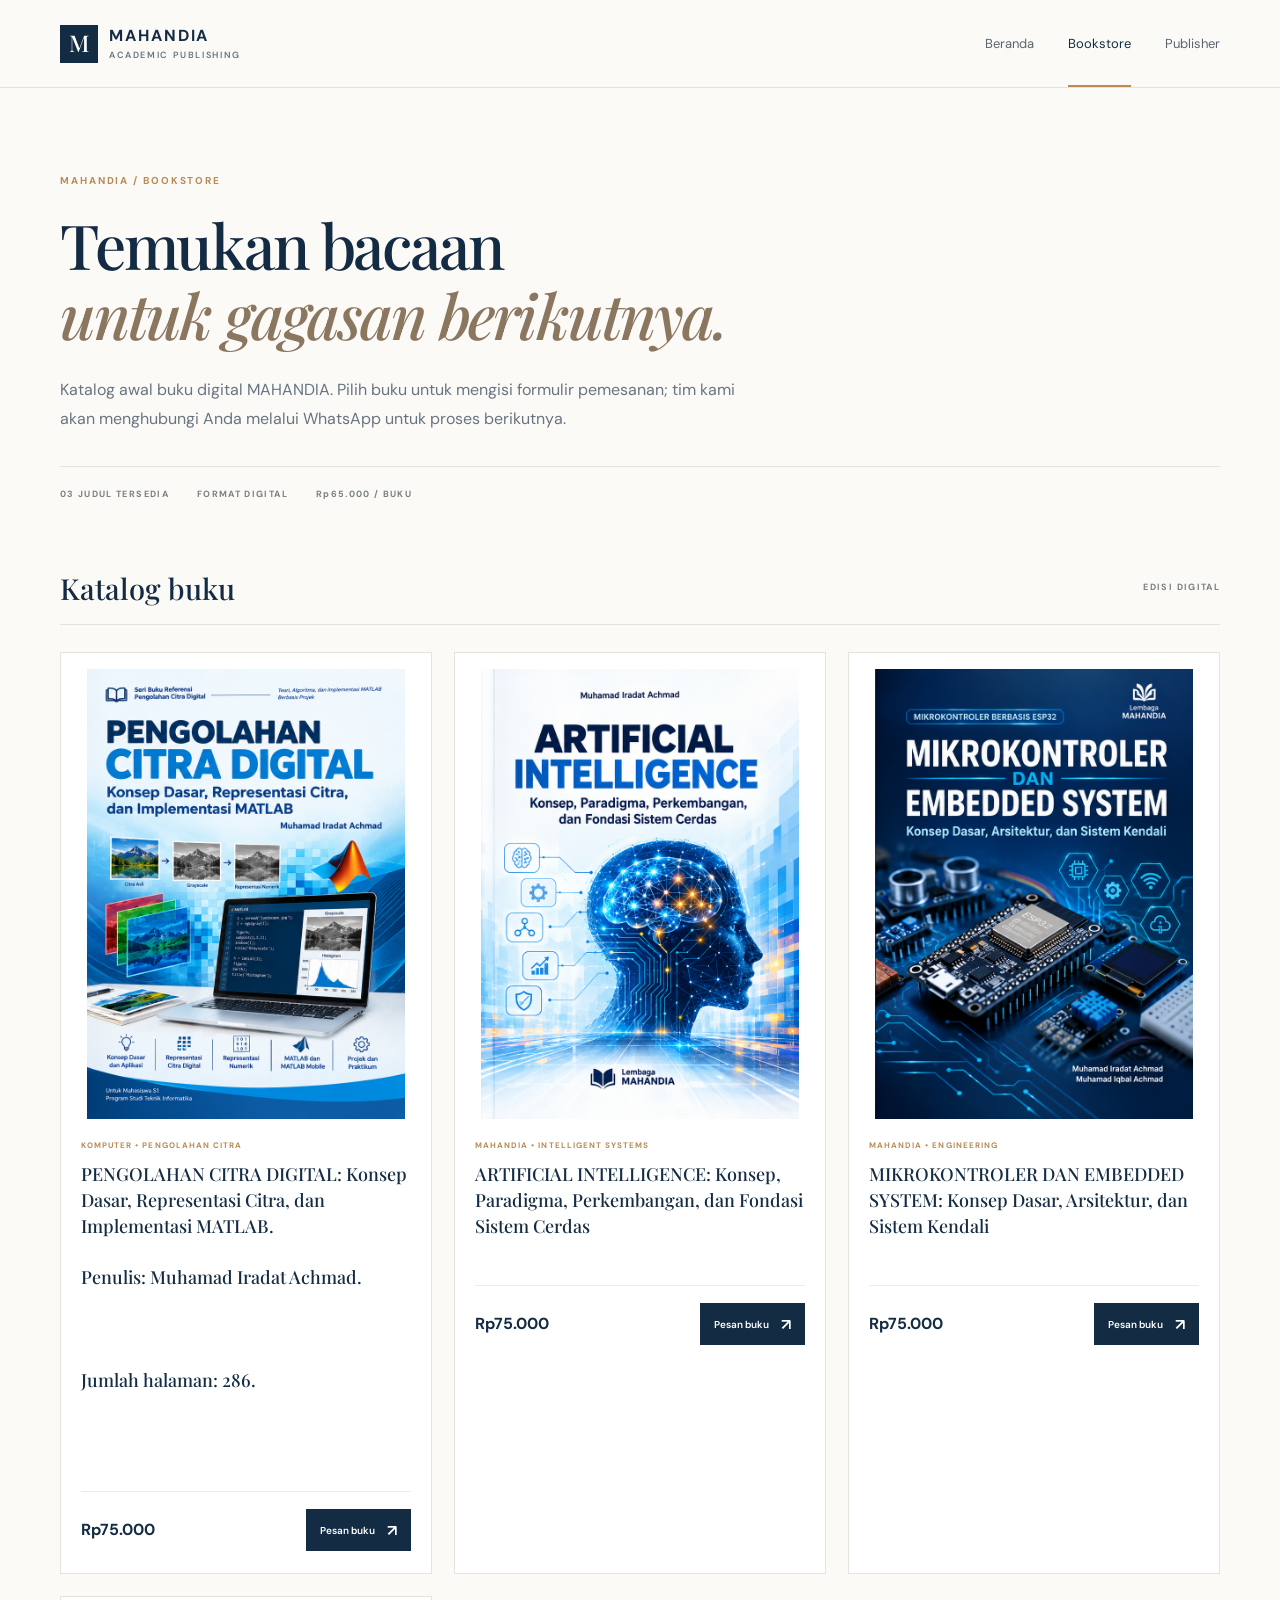
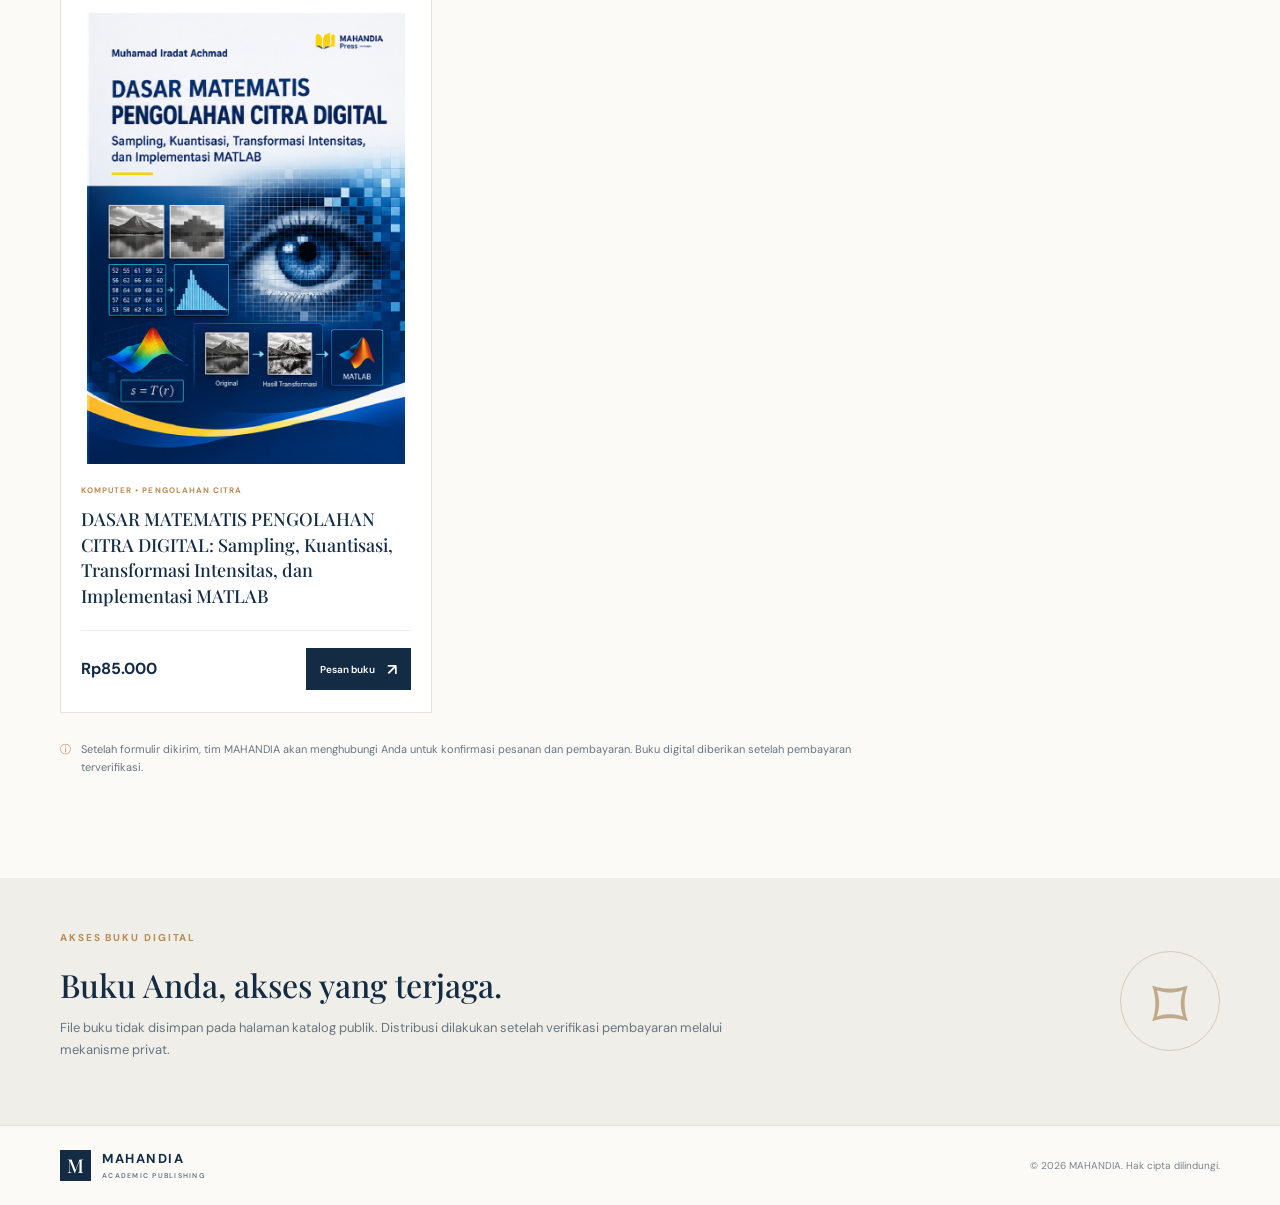
==== bookstore.html @ 5ec740b5 "Format book details in bookstore.html" ====
<!doctype html>
<html lang="id"><head><meta charset="utf-8"><meta name="viewport" content="width=device-width, initial-scale=1"><meta name="description" content="Katalog buku digital MAHANDIA."><title>Bookstore — MAHANDIA</title><link rel="stylesheet" href="styles.css"></head>
<body><header class="site-header"><a class="brand" href="index.html"><span class="brand-mark">M</span><span>MAHANDIA<small>ACADEMIC PUBLISHING</small></span></a><nav aria-label="Navigasi utama"><a href="index.html">Beranda</a><a class="active" href="bookstore.html">Bookstore</a><a href="publisher.html">Publisher</a></nav></header>
<main><section class="page-hero wrap"><p class="eyebrow">MAHANDIA / BOOKSTORE</p><h1>Temukan bacaan<br><em>untuk gagasan berikutnya.</em></h1><p class="lead">Katalog awal buku digital MAHANDIA. Pilih buku untuk mengisi formulir pemesanan; tim kami akan menghubungi Anda melalui WhatsApp untuk proses berikutnya.</p><div class="catalog-meta"><span>03 JUDUL TERSEDIA</span><span>FORMAT DIGITAL</span><span>Rp65.000 / BUKU</span></div></section>
<section class="catalog wrap"><div class="catalog-heading"><h2>Katalog buku</h2><span>EDISI DIGITAL</span></div><div id="book-grid" class="book-grid">
<article class="book-card">
  <div class="cover cover-image">
    <img
      src="images/Buku PCD-Sampul Depan.png"
      alt="Sampul buku Pengolahan Citra Digital"
      class="real-book-cover"
    />
  </div>

  <div class="book-info">
    <p class="book-category">KOMPUTER • PENGOLAHAN CITRA</p>

    <h3>PENGOLAHAN CITRA DIGITAL: Konsep Dasar, Representasi Citra, dan Implementasi MATLAB.</h3>
    <h3>Penulis: Muhamad Iradat Achmad.</h3>
    <h3>Jumlah halaman: 286.</h3>

    <div class="book-buy">
      <strong>Rp75.000</strong>
      <button
        class="button primary order-button"
        data-book="PENGOLAHAN CITRA DIGITAL: Konsep Dasar, Representasi Citra, dan Implementasi MATLAB"
      >
        Pesan buku <span>↗</span>
      </button>
    </div>
  </div>
</article>

<article class="book-card">
  <div class="cover cover-image">
    <img
      src="images/Buku AI-Sampul Depan.png"
      alt="Sampul buku Artificial Intelligence"
      class="real-book-cover"
    />
  </div>

  <div class="book-info">
    <p class="book-category">MAHANDIA • INTELLIGENT SYSTEMS</p>

    <h3>ARTIFICIAL INTELLIGENCE: Konsep, Paradigma, Perkembangan, dan Fondasi Sistem Cerdas</h3>

    <div class="book-buy">
      <strong>Rp75.000</strong>
      <button
        class="button primary order-button"
        data-book="ARTIFICIAL INTELLIGENCE: Konsep, Paradigma, Perkembangan, dan Fondasi Sistem Cerdas"
      >
        Pesan buku <span>↗</span>
      </button>
    </div>
  </div>
</article>
<article class="book-card">
  <div class="cover cover-image">
    <img
      src="images/Buku MIKRO-Sampul Depan.png"
      alt="Sampul buku Mikrokontroler"
      class="real-book-cover"
    />
  </div>

  <div class="book-info">
    <p class="book-category">MAHANDIA • ENGINEERING</p>

    <h3>MIKROKONTROLER DAN EMBEDDED SYSTEM: Konsep Dasar, Arsitektur, dan Sistem Kendali</h3>

    <div class="book-buy">
      <strong>Rp75.000</strong>
      <button
        class="button primary order-button"
        data-book="MIKROKONTROLER DAN EMBEDDED SYSTEM: Konsep Dasar, Arsitektur, dan Sistem Kendali"
      >
        Pesan buku <span>↗</span>
      </button>
    </div>
  </div>
</article>

<article class="book-card">
  <div class="cover cover-image">
    <img
      src="images/Buku PCD02-Sampul Depan.png"
      alt="Sampul buku ke-2 Pengolahan Citra Digital"
      class="real-book-cover"
    />
  </div>

  <div class="book-info">
    <p class="book-category">KOMPUTER • PENGOLAHAN CITRA</p>

    <h3>DASAR MATEMATIS PENGOLAHAN CITRA DIGITAL: Sampling, Kuantisasi, Transformasi Intensitas, dan Implementasi MATLAB</h3>

    <div class="book-buy">
      <strong>Rp85.000</strong>
      <button
        class="button primary order-button"
        data-book="DASAR MATEMATIS PENGOLAHAN CITRA DIGITAL: Sampling, Kuantisasi, Transformasi Intensitas, dan Implementasi MATLAB"
      >
        Pesan buku <span>↗</span>
      </button>
    </div>
  </div>
</article>

</div><p class="order-note"><span>ⓘ</span> Setelah formulir dikirim, tim MAHANDIA akan menghubungi Anda untuk konfirmasi pesanan dan pembayaran. Buku digital diberikan setelah pembayaran terverifikasi.</p></section>
<section class="privacy-band"><div class="wrap privacy-inner"><div><p class="eyebrow">AKSES BUKU DIGITAL</p><h2>Buku Anda, akses yang terjaga.</h2><p>File buku tidak disimpan pada halaman katalog publik. Distribusi dilakukan setelah verifikasi pembayaran melalui mekanisme privat.</p></div><div class="privacy-icon">⌑</div></div></section></main>
<footer class="site-footer"><div class="wrap footer-inner"><a class="brand footer-brand" href="index.html"><span class="brand-mark">M</span><span>MAHANDIA<small>ACADEMIC PUBLISHING</small></span></a><span>© <span id="year"></span> MAHANDIA. Hak cipta dilindungi.</span></div></footer><script src="bookstore.js"></script></body></html>
---- styles.css ----
@import url('https://fonts.googleapis.com/css2?family=DM+Sans:wght@400;500;600;700&family=Playfair+Display:ital,wght@0,500;0,600;0,700;1,500;1,600&display=swap');

:root {
  --navy: #142c43;
  --navy2: #203f59;
  --ink: #1b2935;
  --muted: #687581;
  --paper: #fbfaf7;
  --white: #fff;
  --line: #e4e2dc;
  --gold: #b88b53;
  --pale: #f0eee8;
  --serif: 'Playfair Display',Georgia,serif;
  --sans: 'DM Sans',Arial,sans-serif;
}
* {
  box-sizing: border-box;
}
html {
  scroll-behavior: smooth;
}
body {
  margin: 0;
  background: var(--paper);
  color: var(--ink);
  font-family: var(--sans);
  font-size: 15px;
  line-height: 1.65;
}
a {
  color: inherit;
  text-decoration: none;
}
.wrap {
  width: min(1160px,calc(100% - 48px));
  margin-inline: auto;
}
.site-header {
  height: 88px;
  padding: 0 max(24px,calc((100vw - 1160px)/2));
  display: flex;
  align-items: center;
  justify-content: space-between;
  border-bottom: 1px solid var(--line);
  background: rgba(251,250,247,.96);
  gap: 28px;
}
.brand {
  display: flex;
  align-items: center;
  gap: 11px;
  font-size: 16px;
  font-weight: 700;
  letter-spacing: .12em;
  color: var(--navy);
  line-height: 1.15;
}
.brand small {
  display: block;
  margin-top: 5px;
  font-size: 9px;
  font-weight: 600;
  letter-spacing: .18em;
  color: var(--muted);
}
.brand-mark {
  display: grid;
  place-items: center;
  width: 38px;
  height: 38px;
  background: var(--navy);
  color: #fff;
  font-family: var(--serif);
  font-size: 23px;
  font-weight: 500;
  letter-spacing: 0;
}
.site-header nav {
  display: flex;
  align-items: center;
  gap: 34px;
  height: 100%;
  font-size: 13px;
  color: #596570;
}
.site-header nav a {
  height: 100%;
  display: flex;
  align-items: center;
  position: relative;
}
.site-header nav a.active,.site-header nav a:hover {
  color: var(--navy);
}
.site-header nav a.active:after {
  content: '';
  position: absolute;
  bottom: 0;
  left: 0;
  right: 0;
  height: 2px;
  background: var(--gold);
}
.hero {
  min-height: 600px;
  display: grid;
  grid-template-columns: 1.05fr .95fr;
  align-items: center;
  gap: 64px;
  padding-block: 70px 82px;
}
.eyebrow {
  font-size: 10px;
  letter-spacing: .19em;
  font-weight: 700;
  color: var(--gold);
  margin: 0 0 20px;
}
.hero h1,.page-hero h1 {
  font: 500 clamp(42px,5.2vw,67px)/1.13 var(--serif);
  letter-spacing: -.035em;
  color: var(--navy);
  margin: 0 0 25px;
}
.hero h1 em,.page-hero h1 em {
  font-weight: 500;
  color: #8b765f;
}
.lead {
  font-size: 16px;
  line-height: 1.85;
  color: var(--muted);
  max-width: 540px;
}
.actions {
  display: flex;
  gap: 12px;
  flex-wrap: wrap;
  margin-top: 32px;
}
.button {
  min-height: 48px;
  padding: 0 19px;
  display: inline-flex;
  align-items: center;
  justify-content: center;
  gap: 22px;
  border: 1px solid transparent;
  font: 600 12px var(--sans);
  cursor: pointer;
  transition: transform .18s,background .18s;
}
.button:hover {
  transform: translateY(-2px);
}
.button.primary {
  background: var(--navy);
  color: white;
}
.button.primary:hover {
  background: var(--navy2);
}
.button.secondary {
  border-color: #c9c8c1;
  color: var(--navy);
  background: transparent;
}
.button span {
  font-size: 16px;
}
.hero-note {
  display: flex;
  align-items: center;
  gap: 12px;
  margin-top: 48px;
  font-size: 11px;
  color: #78818a;
}
.note-line {
  height: 1px;
  width: 35px;
  background: var(--gold);
}
.hero-art {
  height: 405px;
  position: relative;
  background: #f0eee8;
  overflow: hidden;
  display: flex;
  align-items: center;
  justify-content: center;
}
.hero-art:before,.hero-art:after {
  content: '';
  position: absolute;
  border: 1px solid #d6d0c5;
  border-radius: 50%;
  width: 340px;
  height: 340px;
}
.hero-art:after {
  width: 260px;
  height: 260px;
}
.art-label {
  position: absolute;
  z-index: 4;
  top: 27px;
  left: 29px;
  font: 600 11px var(--sans);
  letter-spacing: .14em;
  color: var(--navy);
}
.art-label small {
  font-size: 8px;
  color: #8d8b83;
}
.book {
  position: absolute;
  width: 156px;
  height: 245px;
  box-shadow: 13px 14px 22px #1a29351b;
  border: 1px solid #ffffff30;
}
.book-back {
  background: #b9c3c1;
  transform: translate(86px,18px) rotate(9deg);
}
.book-mid {
  background: #b18a5d;
  transform: translate(36px,10px) rotate(4deg);
}
.book-front {
  z-index: 2;
  transform: translate(-18px,0) rotate(-5deg);
  background: linear-gradient(140deg,#18334a,#274e63);
  color: #fff;
  padding: 25px 18px;
  display: flex;
  flex-direction: column;
  justify-content: space-between;
}
.book-front span {
  font: 600 23px/1.18 var(--serif);
  letter-spacing: .04em;
}
.book-front i {
  font-style: normal;
  font-size: 7px;
  letter-spacing: .18em;
}
.art-stamp {
  position: absolute;
  right: 25px;
  bottom: 23px;
  border: 1px solid #b6a68e;
  border-radius: 50%;
  width: 60px;
  height: 60px;
  display: grid;
  place-content: center;
  text-align: center;
  font-size: 8px;
  line-height: 1.4;
  letter-spacing: .08em;
  color: #8e785d;
  transform: rotate(12deg);
  z-index: 3;
}
.services {
  background: #f2f0eb;
  padding: 82px 0 90px;
}
.section-head {
  max-width: 620px;
  margin-bottom: 35px;
}
.section-head .eyebrow {
  margin-bottom: 13px;
}
.section-head h2,.closing h2,.privacy-inner h2 {
  font: 500 clamp(30px,3.5vw,43px)/1.2 var(--serif);
  color: var(--navy);
  margin: 0 0 12px;
}
.section-head>p:last-child {
  color: var(--muted);
  margin: 0;
}
.service-grid {
  display: grid;
  grid-template-columns: repeat(2,1fr);
  gap: 18px;
}
.service-card {
  display: block;
  background: var(--paper);
  padding: 30px 31px 27px;
  border: 1px solid #e5e1d8;
  min-height: 245px;
  transition: border-color .2s,transform .2s;
}
.service-card:hover {
  border-color: #b9a180;
  transform: translateY(-3px);
}
.service-icon {
  display: grid;
  place-items: center;
  width: 40px;
  height: 40px;
  border: 1px solid #d6c8b4;
  color: var(--gold);
  font-size: 21px;
  margin-bottom: 22px;
}
.service-card .eyebrow {
  margin-bottom: 9px;
  font-size: 9px;
}
.service-card h3 {
  font: 500 25px var(--serif);
  color: var(--navy);
  margin: 0 0 10px;
}
.service-card p:not(.eyebrow) {
  color: var(--muted);
  font-size: 13px;
  max-width: 450px;
}
.text-link {
  display: inline-flex;
  gap: 19px;
  align-items: center;
  color: var(--navy);
  font-size: 12px;
  font-weight: 700;
  margin-top: 13px;
}
.text-link b {
  font-size: 16px;
  color: var(--gold);
}
.closing {
  padding-block: 88px 96px;
}
.closing .eyebrow {
  margin-bottom: 14px;
}
.closing h2 {
  font-size: clamp(34px,4vw,49px);
}
.closing .text-link {
  margin-top: 12px;
}
.site-footer {
  border-top: 1px solid var(--line);
  padding: 24px 0;
}
.footer-inner {
  display: flex;
  justify-content: space-between;
  align-items: center;
  gap: 20px;
}
.footer-brand {
  font-size: 13px;
}
.footer-brand .brand-mark {
  width: 31px;
  height: 31px;
  font-size: 19px;
}
.footer-brand small {
  font-size: 7px;
}
.footer-inner>span {
  font-size: 10px;
  color: #7b8389;
}
.page-hero {
  padding-block: 85px 52px;
}
.page-hero h1 {
  font-size: clamp(42px,5vw,62px);
}
.page-hero .lead {
  max-width: 690px;
}
.catalog {
  padding-block: 15px 90px;
}
.catalog-heading {
  display: flex;
  align-items: center;
  justify-content: space-between;
  border-bottom: 1px solid var(--line);
  padding-bottom: 17px;
  margin-bottom: 27px;
}
.catalog-heading h2 {
  font: 500 29px var(--serif);
  color: var(--navy);
  margin: 0;
}
.catalog-heading span,.catalog-meta span {
  font-size: 9px;
  letter-spacing: .15em;
  font-weight: 700;
  color: #7a817f;
}
.catalog-meta {
  display: flex;
  gap: 28px;
  flex-wrap: wrap;
  margin-top: 32px;
  padding-top: 20px;
  border-top: 1px solid var(--line);
}
.book-grid {
  display: grid;
  grid-template-columns: repeat(3,minmax(0,1fr));
  gap: 22px;
}
.book-card {
  background: #fff;
  border: 1px solid #e6e3dc;
  min-width: 0;
}
.cover {
  position: relative;
  aspect-ratio: .76;
  background: #18364b;
  color: #fff;
  overflow: hidden;
  margin: 16px 16px 0;
  padding: 17px;
  display: flex;
  flex-direction: column;
  isolation: isolate;
}
.cover:after {
  content: '';
  position: absolute;
  inset: 0;
  background: linear-gradient(145deg,transparent 30%,#0c1d2c5c);
  z-index: -1;
}
.cover-kicker {
  font-size: 7px;
  letter-spacing: .13em;
  font-weight: 700;
  opacity: .82;
}
.cover-title {
  font: 600 clamp(19px,2vw,26px)/1.08 var(--serif);
  letter-spacing: -.025em;
  margin-top: auto;
  position: relative;
  z-index: 2;
}
.cover-subtitle {
  font-size: 9px;
  line-height: 1.5;
  max-width: 90%;
  margin-top: 12px;
  position: relative;
  z-index: 2;
}
.cover-foot {
  display: flex;
  justify-content: space-between;
  align-items: center;
  font-size: 7px;
  letter-spacing: .12em;
  margin-top: 22px;
  padding-top: 10px;
  border-top: 1px solid #ffffff60;
}
.cover-foot span {
  font-size: 10px;
}
.cover-image {
  background: #24465d;
}
.image-graphic {
  position: absolute;
  width: 190px;
  height: 190px;
  right: -44px;
  top: 20%;
  border: 1px solid #91b4c2;
  border-radius: 50%;
  background: repeating-linear-gradient(0deg,transparent 0 9px,#9cc4ce4a 10px 11px),repeating-linear-gradient(90deg,transparent 0 9px,#9cc4ce4a 10px 11px);
  transform: rotate(22deg);
  z-index: -1;
}
.image-graphic:after {
  content: '';
  position: absolute;
  inset: 22px;
  background: radial-gradient(circle at 40% 50%,#e8c58d 0 3px,transparent 4px),radial-gradient(circle at 60% 30%,#e8c58d 0 3px,transparent 4px),radial-gradient(circle at 68% 67%,#e8c58d 0 3px,transparent 4px);
  border: 1px solid #d8b889;
  border-radius: 50%;
}
.cover-ai {
  background: #342d52;
}
.cover-ai:before {
  content: '';
  position: absolute;
  width: 260px;
  height: 260px;
  border: 1px solid #c4a7e0;
  border-radius: 50%;
  top: 14%;
  left: 10%;
  box-shadow: 0 0 0 18px #a58bc015,0 0 0 42px #a58bc010;
  z-index: -1;
}
.ai-orbit {
  position: absolute;
  top: 22%;
  left: 22%;
  width: 135px;
  height: 135px;
  border: 1px solid #b5a4dc;
  border-radius: 50%;
  z-index: -1;
}
.ai-orbit:before,.ai-orbit:after {
  content: '';
  position: absolute;
  inset: 20px -15px;
  border: 1px solid #b5a4dc;
  border-radius: 50%;
  transform: rotate(50deg);
}
.ai-orbit:after {
  transform: rotate(-50deg);
}
.ai-orbit i {
  position: absolute;
  width: 7px;
  height: 7px;
  background: #e2c58f;
  border-radius: 50%;
  top: 10px;
  left: 62px;
}
.ai-orbit i:nth-child(2) {
  top: 63px;
  left: -3px;
}
.ai-orbit i:nth-child(3) {
  top: 105px;
  left: 92px;
}
.ai-orbit i:nth-child(4) {
  top: 30px;
  left: 116px;
}
.ai-orbit b {
  position: absolute;
  width: 17px;
  height: 17px;
  border: 1px solid #e2c58f;
  border-radius: 50%;
  top: 57px;
  left: 57px;
}
.cover-embedded {
  background: #164b4b;
}
.chip-art {
  position: absolute;
  right: 25px;
  top: 24%;
  width: 104px;
  height: 104px;
  border: 1px solid #7bc0b0;
  display: grid;
  place-items: center;
  background: #123d42;
  box-shadow: 0 0 0 10px #75b8a51c,0 0 0 21px #75b8a511;
  z-index: -1;
}
.chip-art:before,.chip-art:after {
  content: '';
  position: absolute;
  inset: -12px 25px;
  border-left: 1px solid #80bba9;
  border-right: 1px solid #80bba9;
}
.chip-art:after {
  inset: 25px -12px;
  border: 0;
  border-top: 1px solid #80bba9;
  border-bottom: 1px solid #80bba9;
}
.chip-art span {
  font: 600 30px var(--serif);
  color: #c2e3d9;
}
.chip-art i {
  position: absolute;
  width: 4px;
  height: 4px;
  background: #c4d8b3;
}
.chip-art i:nth-of-type(1) {
  top: 8px;
  left: 8px;
}
.chip-art i:nth-of-type(2) {
  top: 8px;
  right: 8px;
}
.chip-art i:nth-of-type(3) {
  bottom: 8px;
  left: 8px;
}
.chip-art i:nth-of-type(4) {
  bottom: 8px;
  right: 8px;
}
.book-info {
  padding: 20px 20px 22px;
}
.book-category {
  font-size: 8px;
  letter-spacing: .13em;
  color: var(--gold);
  font-weight: 700;
  margin: 0 0 10px;
}
.book-info h3 {
  font: 500 18px/1.42 var(--serif);
  color: var(--navy);
  margin: 0;
  min-height: 103px;
}
.book-buy {
  display: flex;
  align-items: center;
  justify-content: space-between;
  gap: 12px;
  margin-top: 20px;
  padding-top: 17px;
  border-top: 1px solid #eeece7;
  flex-wrap: wrap;
}
.book-buy strong {
  font-size: 16px;
  color: var(--navy);
}
.order-button {
  font-size: 10px;
  min-height: 42px;
  padding: 0 13px;
  gap: 12px;
}
.order-note {
  display: flex;
  gap: 10px;
  color: var(--muted);
  font-size: 11px;
  margin-top: 27px;
  max-width: 800px;
}
.order-note span {
  color: var(--gold);
}
.privacy-band {
  background: #f0eee8;
  padding: 52px 0;
}
.privacy-inner {
  display: flex;
  align-items: center;
  justify-content: space-between;
  gap: 30px;
}
.privacy-inner h2 {
  font-size: 32px;
}
.privacy-inner p:not(.eyebrow) {
  color: var(--muted);
  font-size: 13px;
  max-width: 670px;
}
.privacy-icon {
  font: 500 70px var(--serif);
  color: #c0aa8c;
  border: 1px solid #d7cabb;
  border-radius: 50%;
  width: 100px;
  height: 100px;
  display: grid;
  place-items: center;
  flex-shrink: 0;
}
.publisher-hero {
  padding-bottom: 90px;
}
.publisher-hero .button {
  margin-top: 24px;
}
.placeholder-warning {
  font-size: 11px;
  color: #92714c;
  margin-top: 13px;
}
@media(max-width:850px) {
  .hero {
    gap: 30px;
    min-height: 530px;
  }
  .hero-art {
    height: 350px;
  }
  .book {
    transform-origin: center;
  }
  .book-back {
    transform: translate(68px,18px) rotate(9deg);
  }
  .book-mid {
    transform: translate(26px,10px) rotate(4deg);
  }
  .book-front {
    transform: translate(-22px,0) rotate(-5deg);
  }
  .book-grid {
    grid-template-columns: repeat(2,minmax(0,1fr));
  }
  .book-info h3 {
    min-height: unset;
  }
  .cover-title {
    font-size: clamp(20px,3vw,27px);
  }
}
@media(max-width:600px) {
  .wrap {
    width: min(100% - 36px,1160px);
  }
  .site-header {
    height: auto;
    min-height: 78px;
    padding: 15px 18px;
    align-items: flex-start;
    flex-direction: column;
    gap: 14px;
  }
  .site-header nav {
    gap: 24px;
    height: 32px;
    width: 100%;
    font-size: 12px;
  }
  .site-header nav a {
    height: 32px;
  }
  .brand {
    font-size: 14px;
  }
  .hero {
    grid-template-columns: 1fr;
    padding-block: 58px 48px;
    gap: 35px;
  }
  .hero h1,.page-hero h1 {
    font-size: 44px;
  }
  .hero .lead,.page-hero .lead {
    font-size: 14px;
  }
  .hero-art {
    height: 320px;
  }
  .book {
    width: 130px;
    height: 208px;
  }
  .book-front span {
    font-size: 20px;
  }
  .services {
    padding: 60px 0;
  }
  .section-head h2 {
    font-size: 34px;
  }
  .service-grid {
    grid-template-columns: 1fr;
  }
  .service-card {
    min-height: unset;
    padding: 25px;
  }
  .closing {
    padding-block: 65px;
  }
  .footer-inner {
    align-items: flex-start;
    flex-direction: column;
  }
  .page-hero {
    padding-block: 60px 35px;
  }
  .catalog-meta {
    gap: 12px 20px;
  }
  .catalog-heading h2 {
    font-size: 25px;
  }
  .book-grid {
    grid-template-columns: 1fr;
    gap: 20px;
  }
  .book-card {
    display: grid;
    grid-template-columns: minmax(125px,.75fr) minmax(0,1fr);
    align-items: stretch;
  }
  .cover {
    margin: 12px 0 12px 12px;
    min-height: 255px;
    aspect-ratio: auto;
    padding: 12px;
  }
  .cover-kicker {
    font-size: 6px;
  }
  .cover-title {
    font-size: 19px;
  }
  .cover-subtitle {
    font-size: 8px;
  }
  .cover-foot {
    font-size: 6px;
  }
  .book-info {
    padding: 17px 13px;
  }
  .book-info h3 {
    font-size: 16px;
  }
  .book-category {
    font-size: 7px;
  }
  .book-buy {
    align-items: flex-start;
    flex-direction: column;
    margin-top: 15px;
    padding-top: 13px;
  }
  .order-button {
    width: 100%;
    justify-content: space-between;
  }
  .privacy-inner {
    align-items: flex-start;
  }
  .privacy-inner h2 {
    font-size: 27px;
  }
  .privacy-icon {
    width: 65px;
    height: 65px;
    font-size: 43px;
  }
  .art-label {
    left: 17px;
    top: 18px;
  }
  .art-stamp {
    right: 15px;
    bottom: 15px;
  }
}
/* Sampul buku asli */
.book-card .cover.cover-image {
  position: relative;
  aspect-ratio: 3 / 4;
  margin: 16px 16px 0;
  padding: 0;
  border: none;
  border-radius: 3px;
  background: transparent;
  box-shadow: none;
  overflow: hidden;
}
.book-card .cover.cover-image::after,
.book-card .cover.cover-image .image-graphic {
  display: none;
}
.book-card .cover.cover-image .real-book-cover {
  display: block;
  width: 100%;
  height: 100%;
  object-fit: contain;
  border: none;
  border-radius: 3px;
  box-shadow: none;
}
/* Penyesuaian sampul pada layar ponsel */
@media (max-width: 600px) {
  .book-card .cover.cover-image {
    margin: 12px 0 12px 12px;
    min-height: 0;
    aspect-ratio: 3 / 4;
  }
}
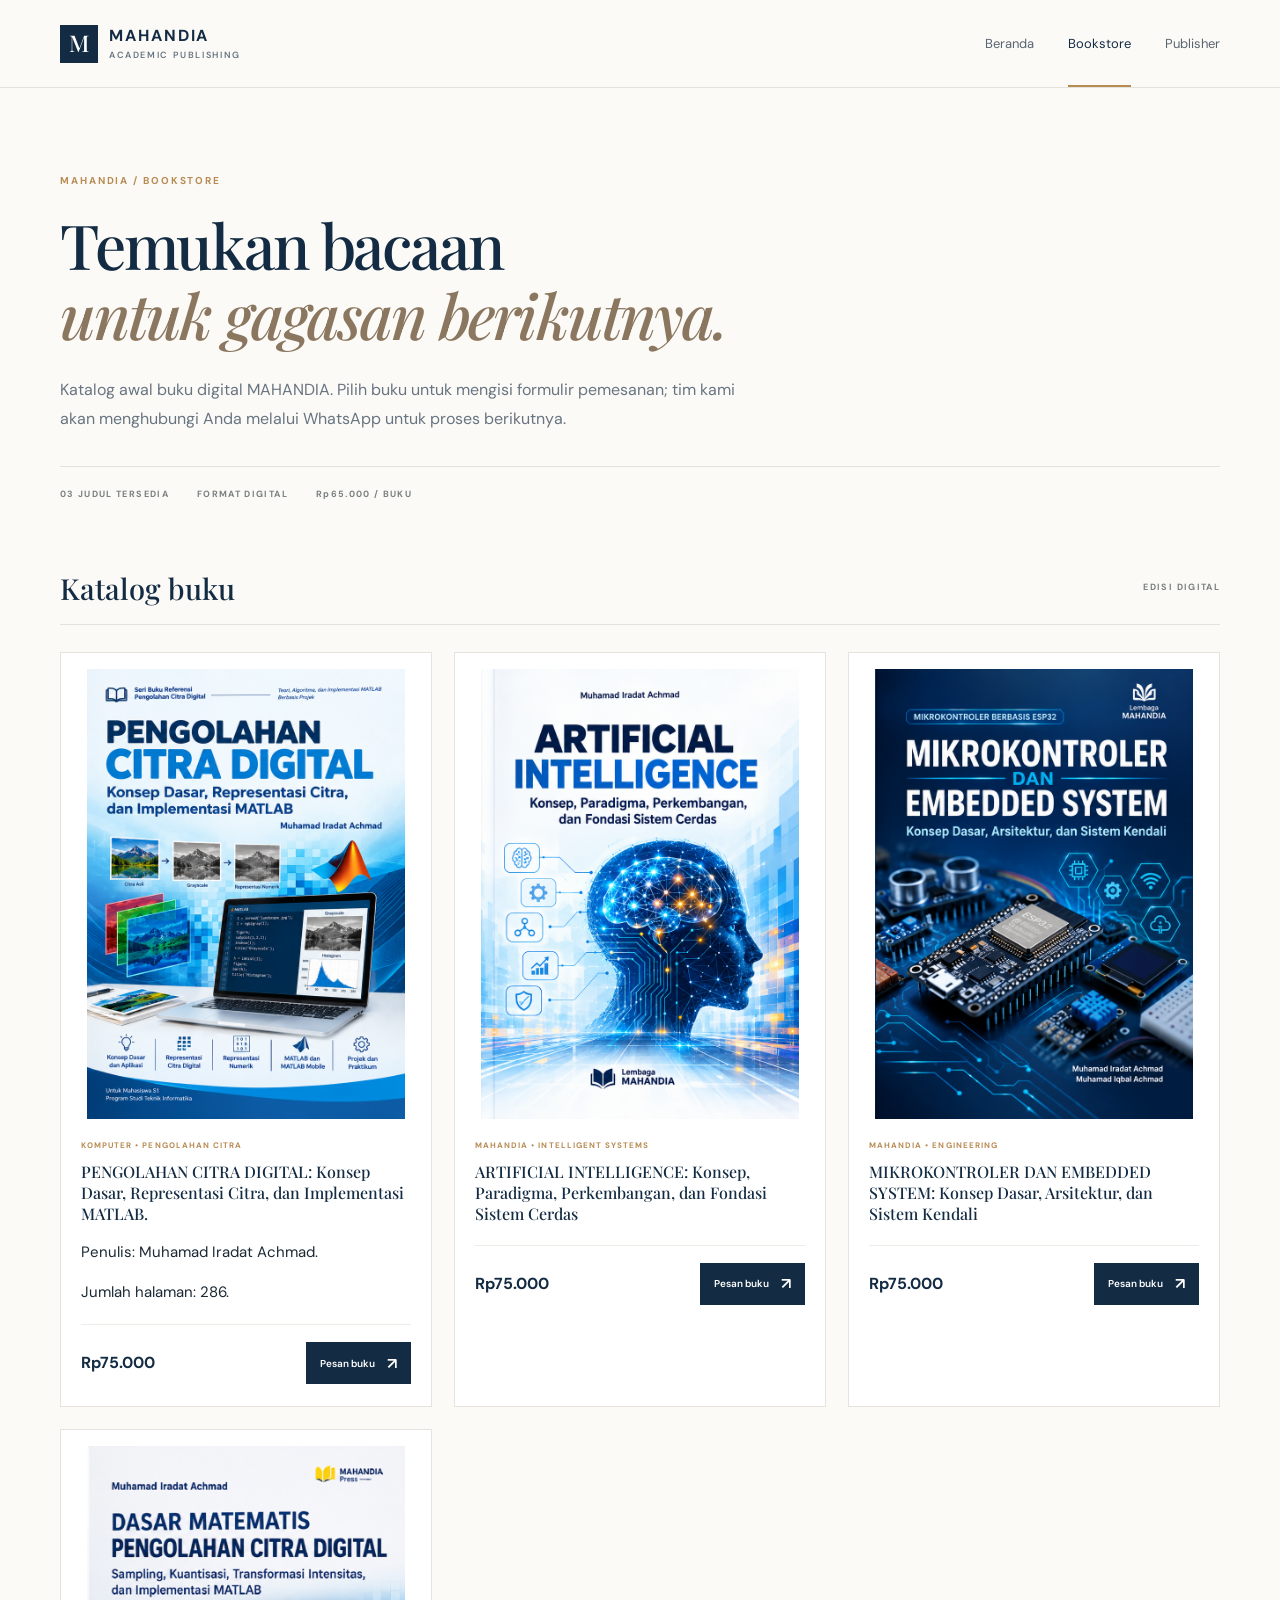
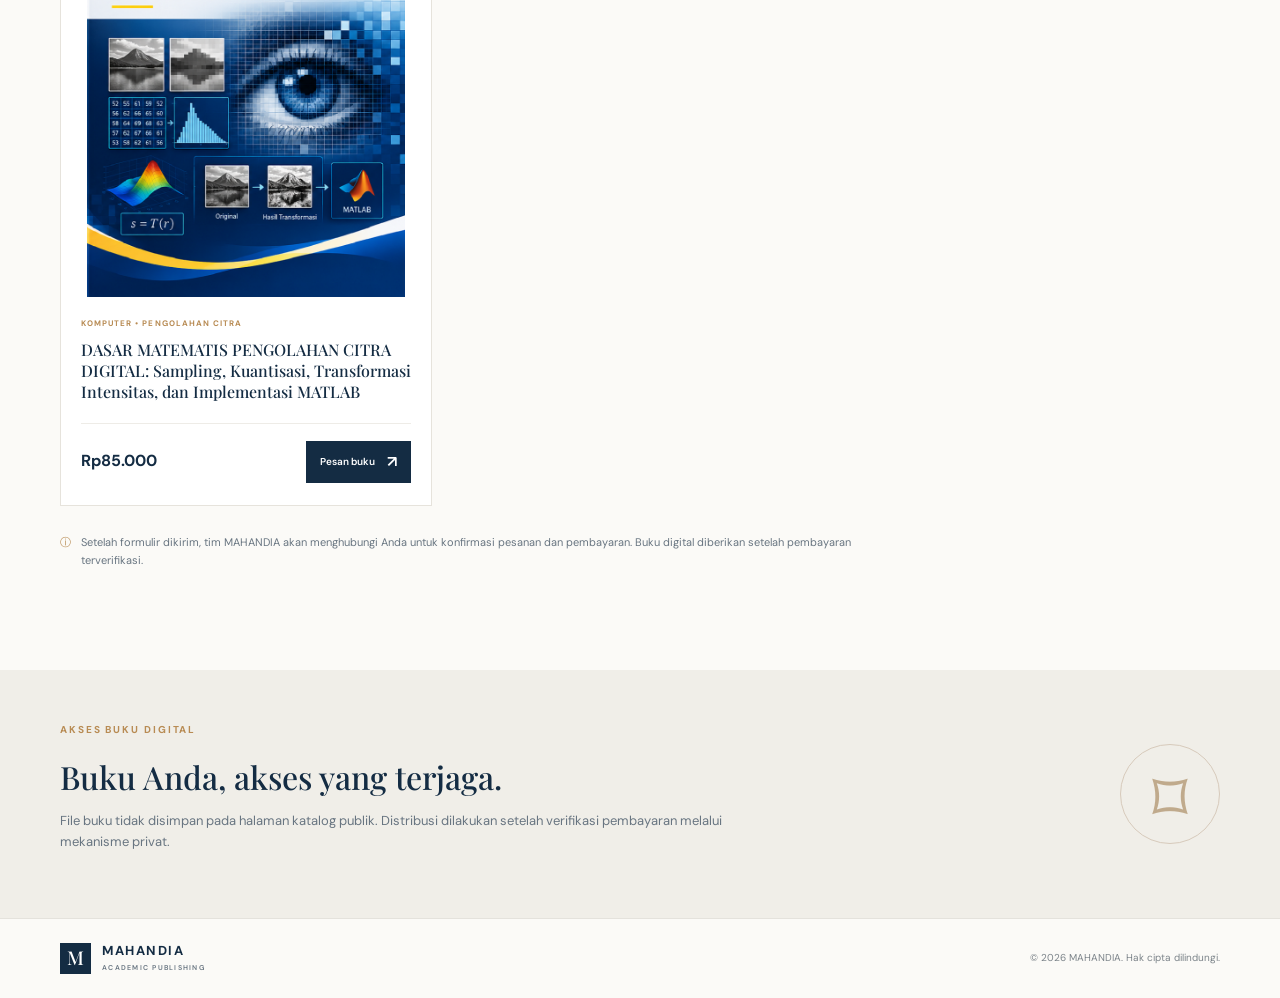
==== commit d7682392: "Update bookstore.html" ====
--- a/bookstore.html
+++ b/bookstore.html
@@ -15,9 +15,12 @@
   <div class="book-info">
     <p class="book-category">KOMPUTER • PENGOLAHAN CITRA</p>
 
-    <h3>PENGOLAHAN CITRA DIGITAL: Konsep Dasar, Representasi Citra, dan Implementasi MATLAB.</h3>
-    <h3>Penulis: Muhamad Iradat Achmad.</h3>
-    <h3>Jumlah halaman: 286.</h3>
+    <h3 class="book-title">
+    PENGOLAHAN CITRA DIGITAL: Konsep Dasar, Representasi Citra, dan Implementasi MATLAB.
+    </h3>
+
+    <p class="book-detail">Penulis: Muhamad Iradat Achmad.</p>
+    <p class="book-detail">Jumlah halaman: 286.</p>
 
     <div class="book-buy">
       <strong>Rp75.000</strong>
--- a/styles.css
+++ b/styles.css
@@ -635,10 +635,10 @@
   margin: 0 0 10px;
 }
 .book-info h3 {
-  font: 500 18px/1.42 var(--serif);
-  color: var(--navy);
-  margin: 0;
-  min-height: 103px;
+    font: 500 16px/1.3 var(--serif);
+    color: var(--navy);
+    margin: 0 0 5px;
+    min-height: unset;
 }
 .book-buy {
   display: flex;
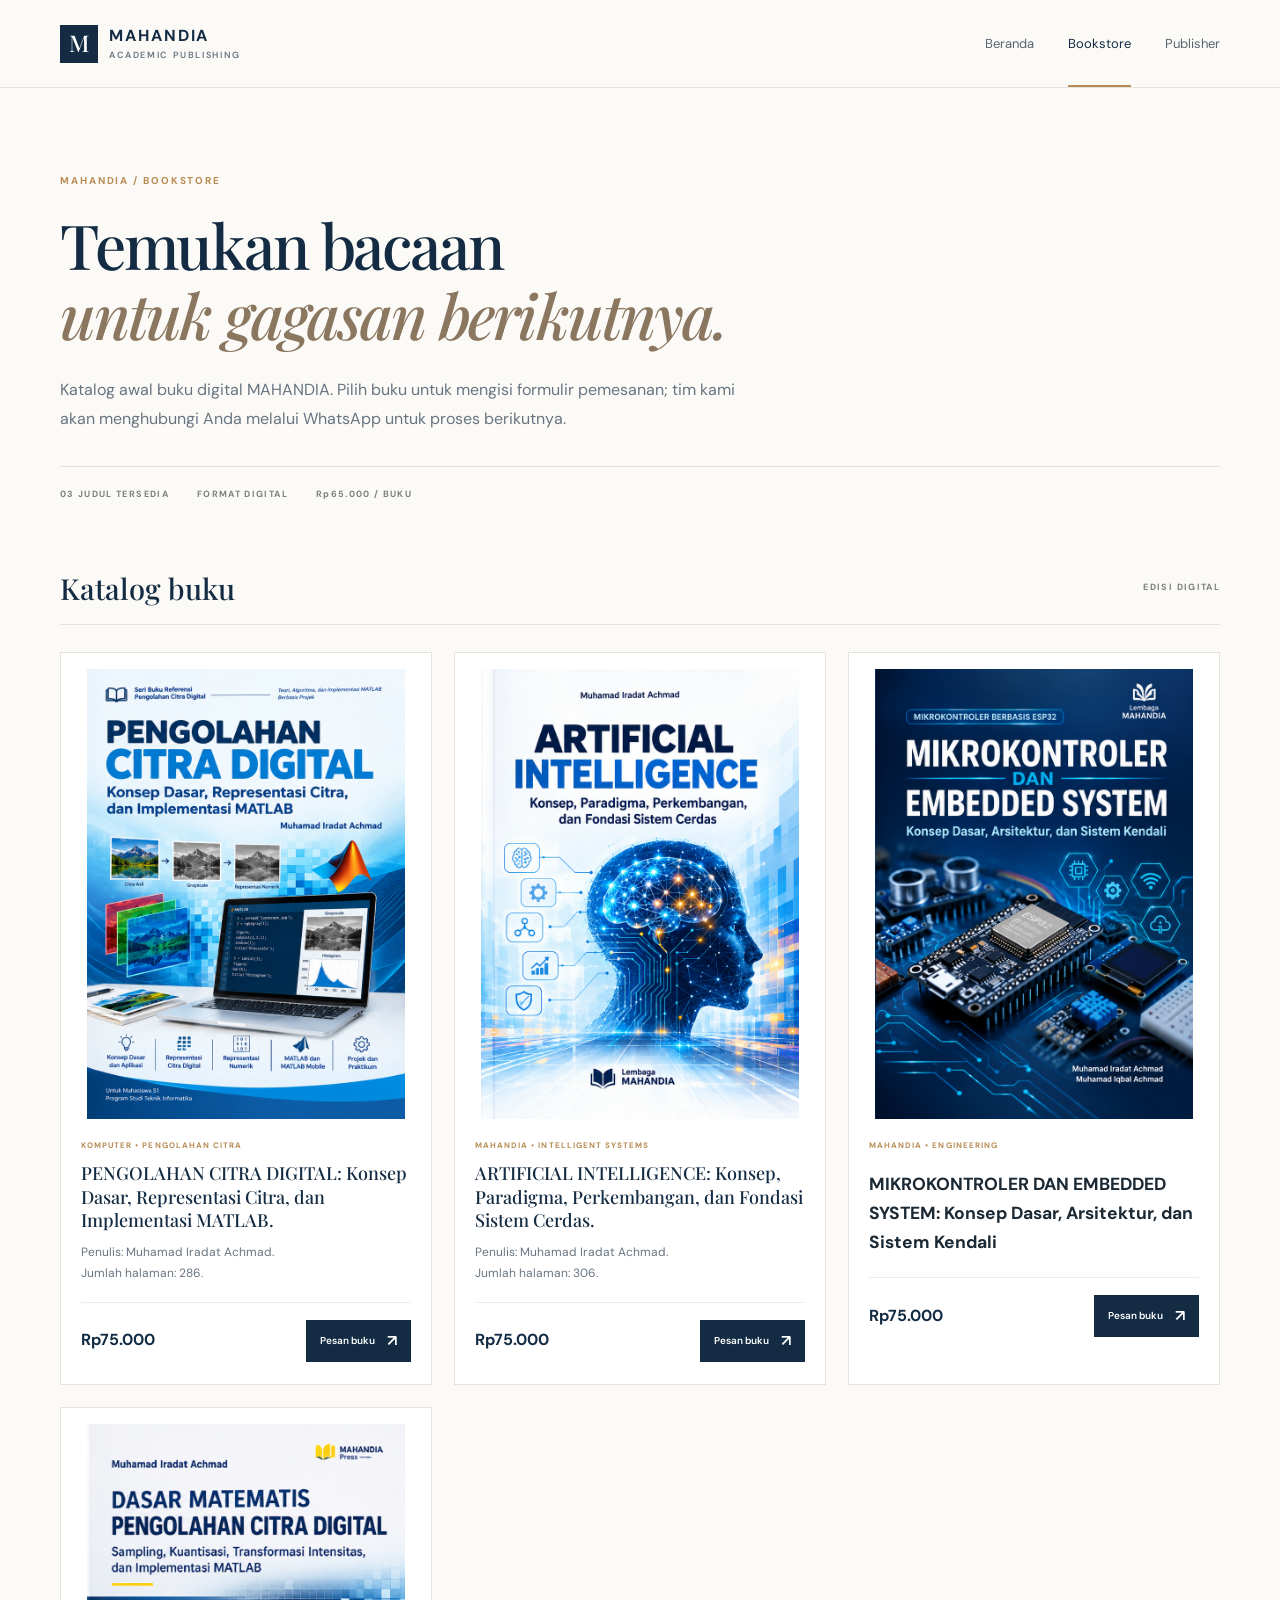
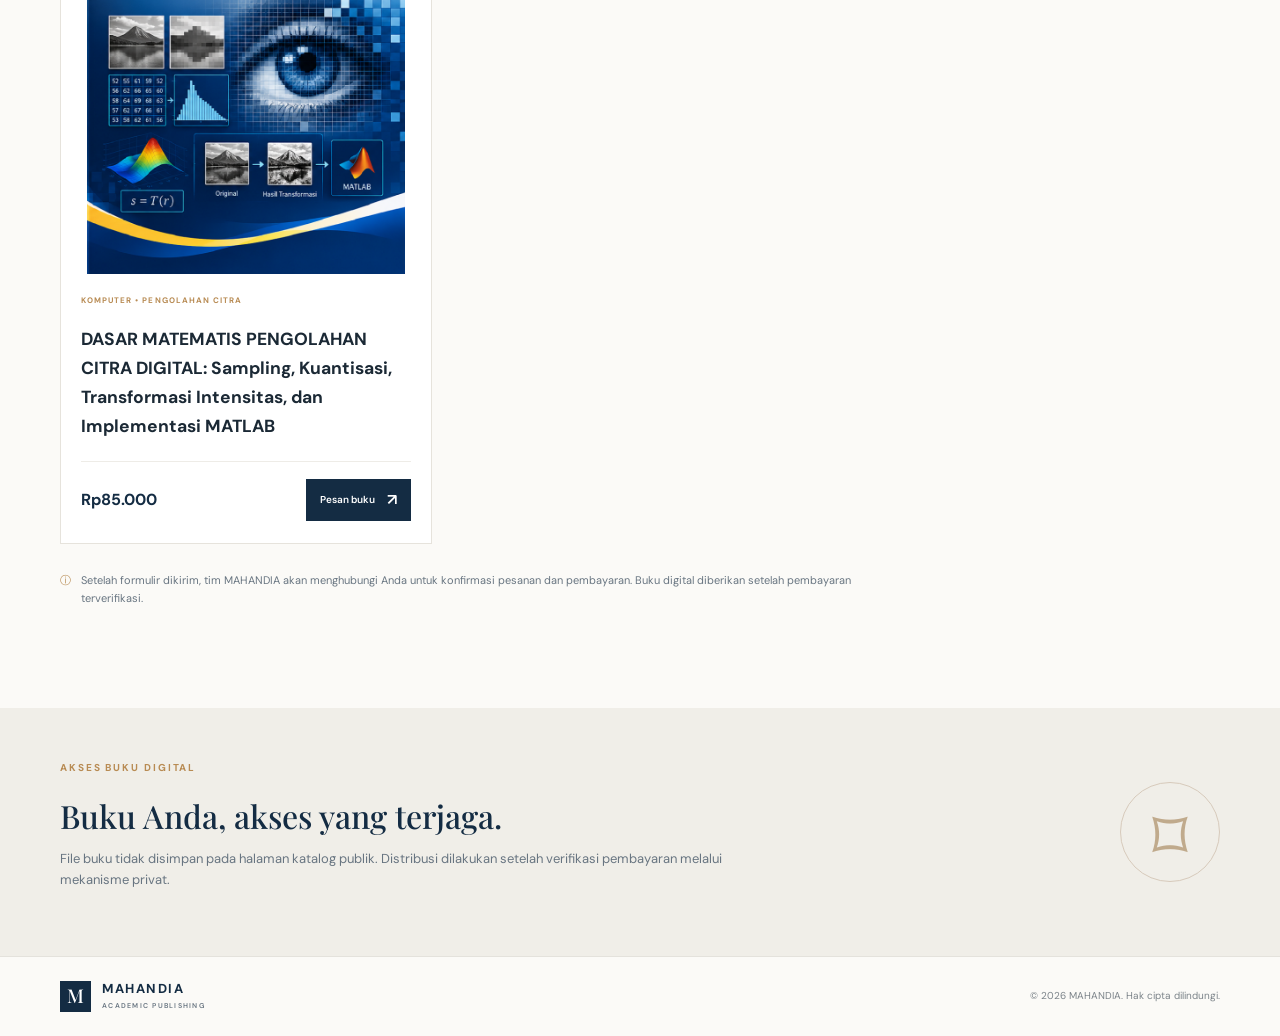
==== commit 403156d2: "Fix duplicate book title in bookstore.html" ====
--- a/bookstore.html
+++ b/bookstore.html
@@ -45,8 +45,12 @@
 
   <div class="book-info">
     <p class="book-category">MAHANDIA • INTELLIGENT SYSTEMS</p>
+    <h3 class="book-title">
+    ARTIFICIAL INTELLIGENCE: Konsep, Paradigma, Perkembangan, dan Fondasi Sistem Cerdas.
+    </h3>
 
-    <h3>ARTIFICIAL INTELLIGENCE: Konsep, Paradigma, Perkembangan, dan Fondasi Sistem Cerdas</h3>
+    <p class="book-detail">Penulis: Muhamad Iradat Achmad.</p>
+    <p class="book-detail">Jumlah halaman: 306.</p>
 
     <div class="book-buy">
       <strong>Rp75.000</strong>
--- a/styles.css
+++ b/styles.css
@@ -634,11 +634,17 @@
   font-weight: 700;
   margin: 0 0 10px;
 }
-.book-info h3 {
-    font: 500 16px/1.3 var(--serif);
+.book-info .book-title {
+    font: 500 18px/1.3 var(--serif);
     color: var(--navy);
-    margin: 0 0 5px;
+    margin: 0 0 10px;
     min-height: unset;
+}
+
+.book-info .book-detail {
+    font: 400 12px/1.5 var(--sans);
+    color: var(--muted);
+    margin: 3px 0;
 }
 .book-buy {
   display: flex;
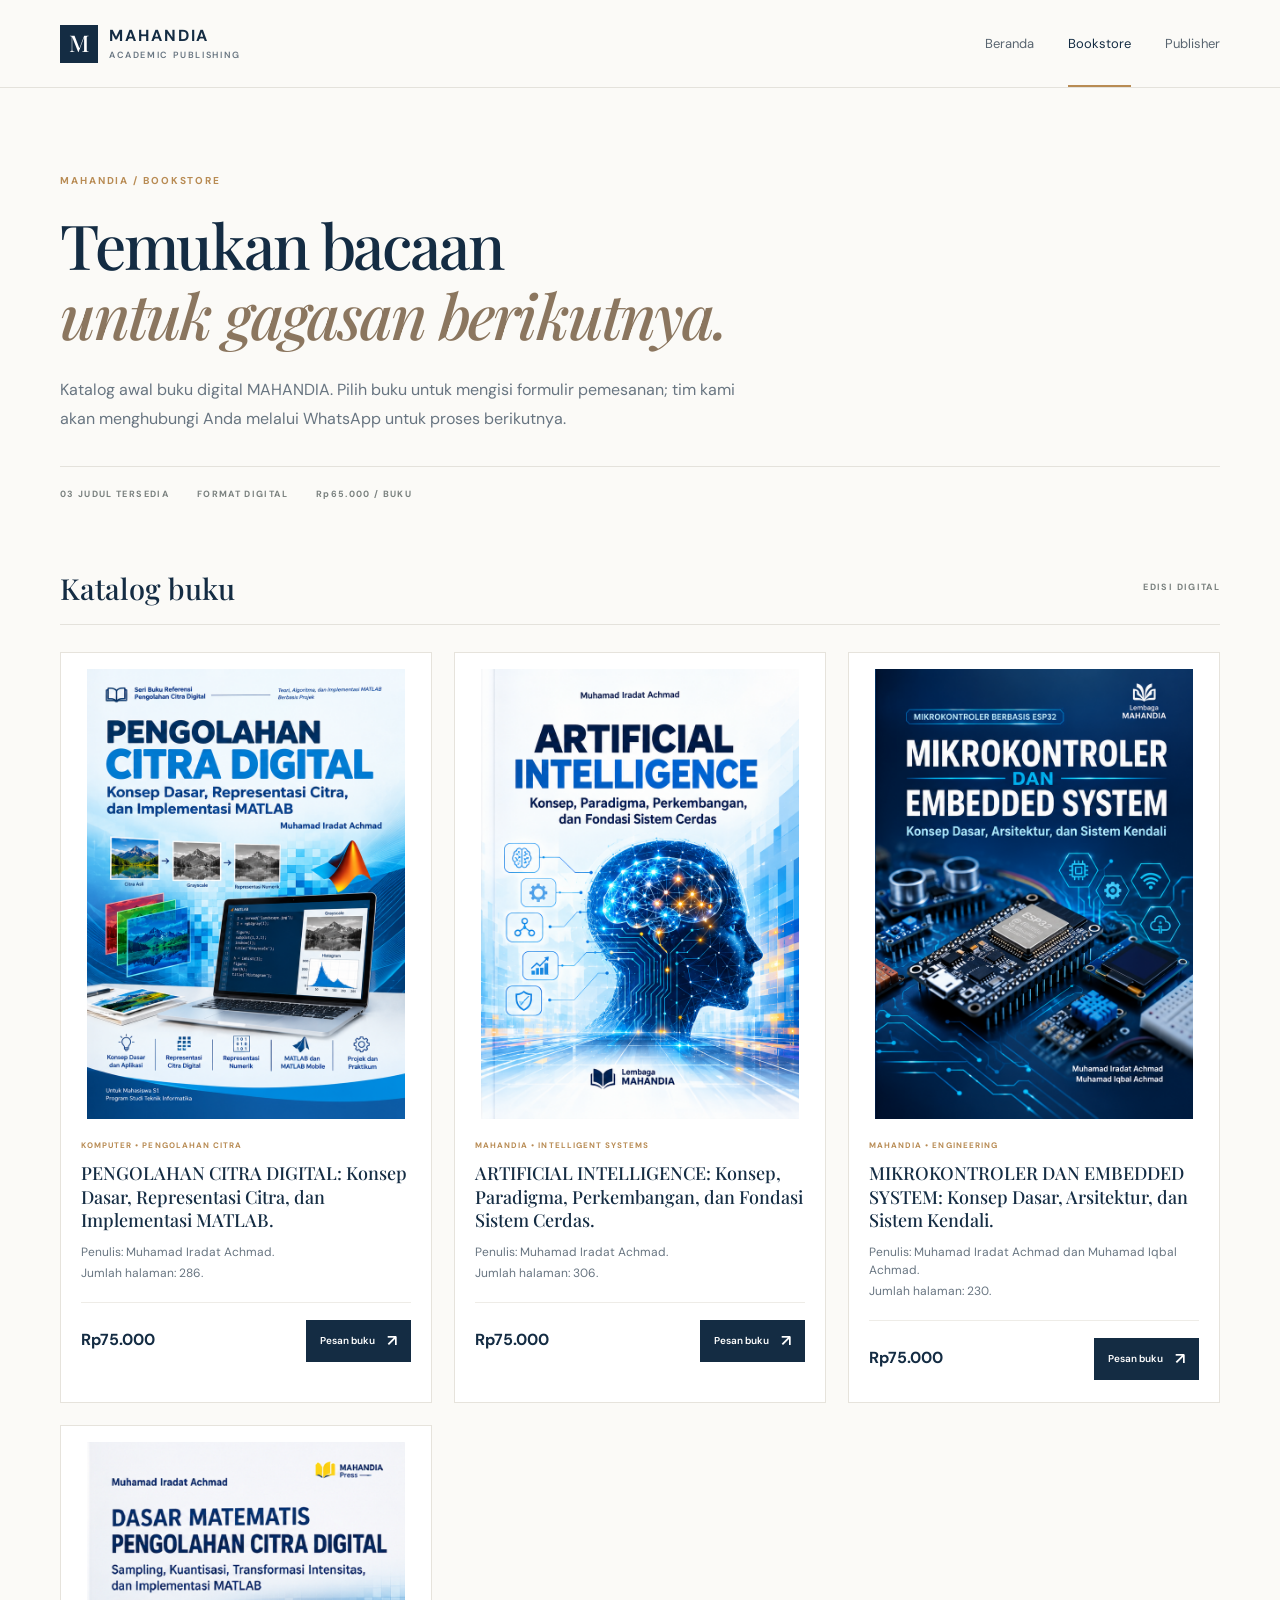
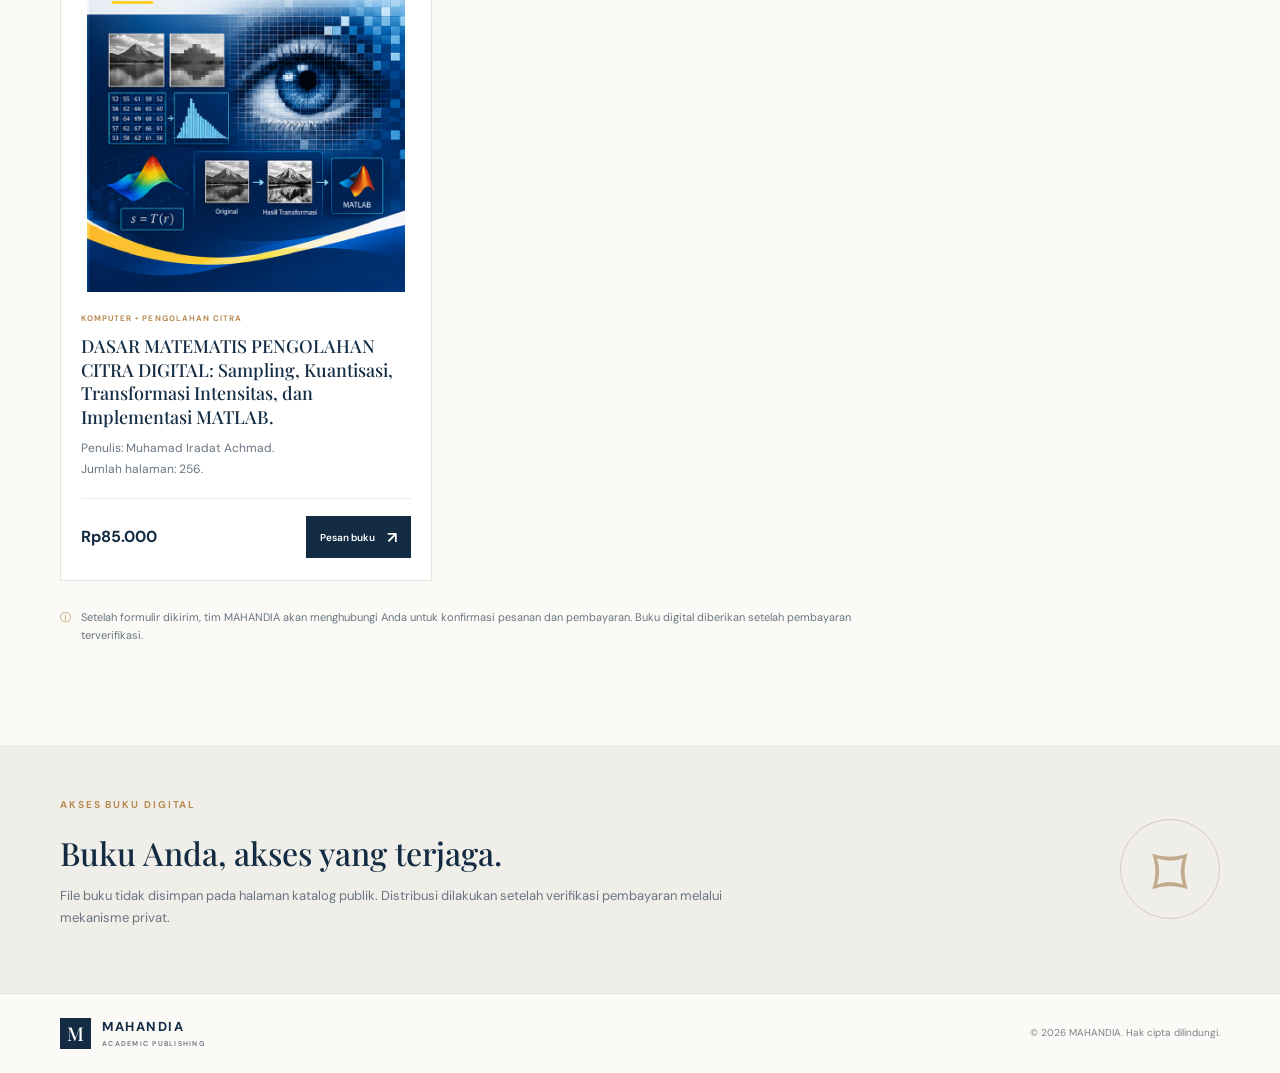
==== commit 5ef0b48a: "Update book titles and details in bookstore.html" ====
--- a/bookstore.html
+++ b/bookstore.html
@@ -75,7 +75,12 @@
   <div class="book-info">
     <p class="book-category">MAHANDIA • ENGINEERING</p>
 
-    <h3>MIKROKONTROLER DAN EMBEDDED SYSTEM: Konsep Dasar, Arsitektur, dan Sistem Kendali</h3>
+    <h3 class="book-title">
+    MIKROKONTROLER DAN EMBEDDED SYSTEM: Konsep Dasar, Arsitektur, dan Sistem Kendali.
+    </h3>
+
+    <p class="book-detail">Penulis: Muhamad Iradat Achmad dan Muhamad Iqbal Achmad.</p>
+    <p class="book-detail">Jumlah halaman: 230.</p>
 
     <div class="book-buy">
       <strong>Rp75.000</strong>
@@ -101,7 +106,12 @@
   <div class="book-info">
     <p class="book-category">KOMPUTER • PENGOLAHAN CITRA</p>
 
-    <h3>DASAR MATEMATIS PENGOLAHAN CITRA DIGITAL: Sampling, Kuantisasi, Transformasi Intensitas, dan Implementasi MATLAB</h3>
+    <h3 class="book-title">
+    DASAR MATEMATIS PENGOLAHAN CITRA DIGITAL: Sampling, Kuantisasi, Transformasi Intensitas, dan Implementasi MATLAB.
+    </h3>
+
+    <p class="book-detail">Penulis: Muhamad Iradat Achmad.</p>
+    <p class="book-detail">Jumlah halaman: 256.</p>
 
     <div class="book-buy">
       <strong>Rp85.000</strong>
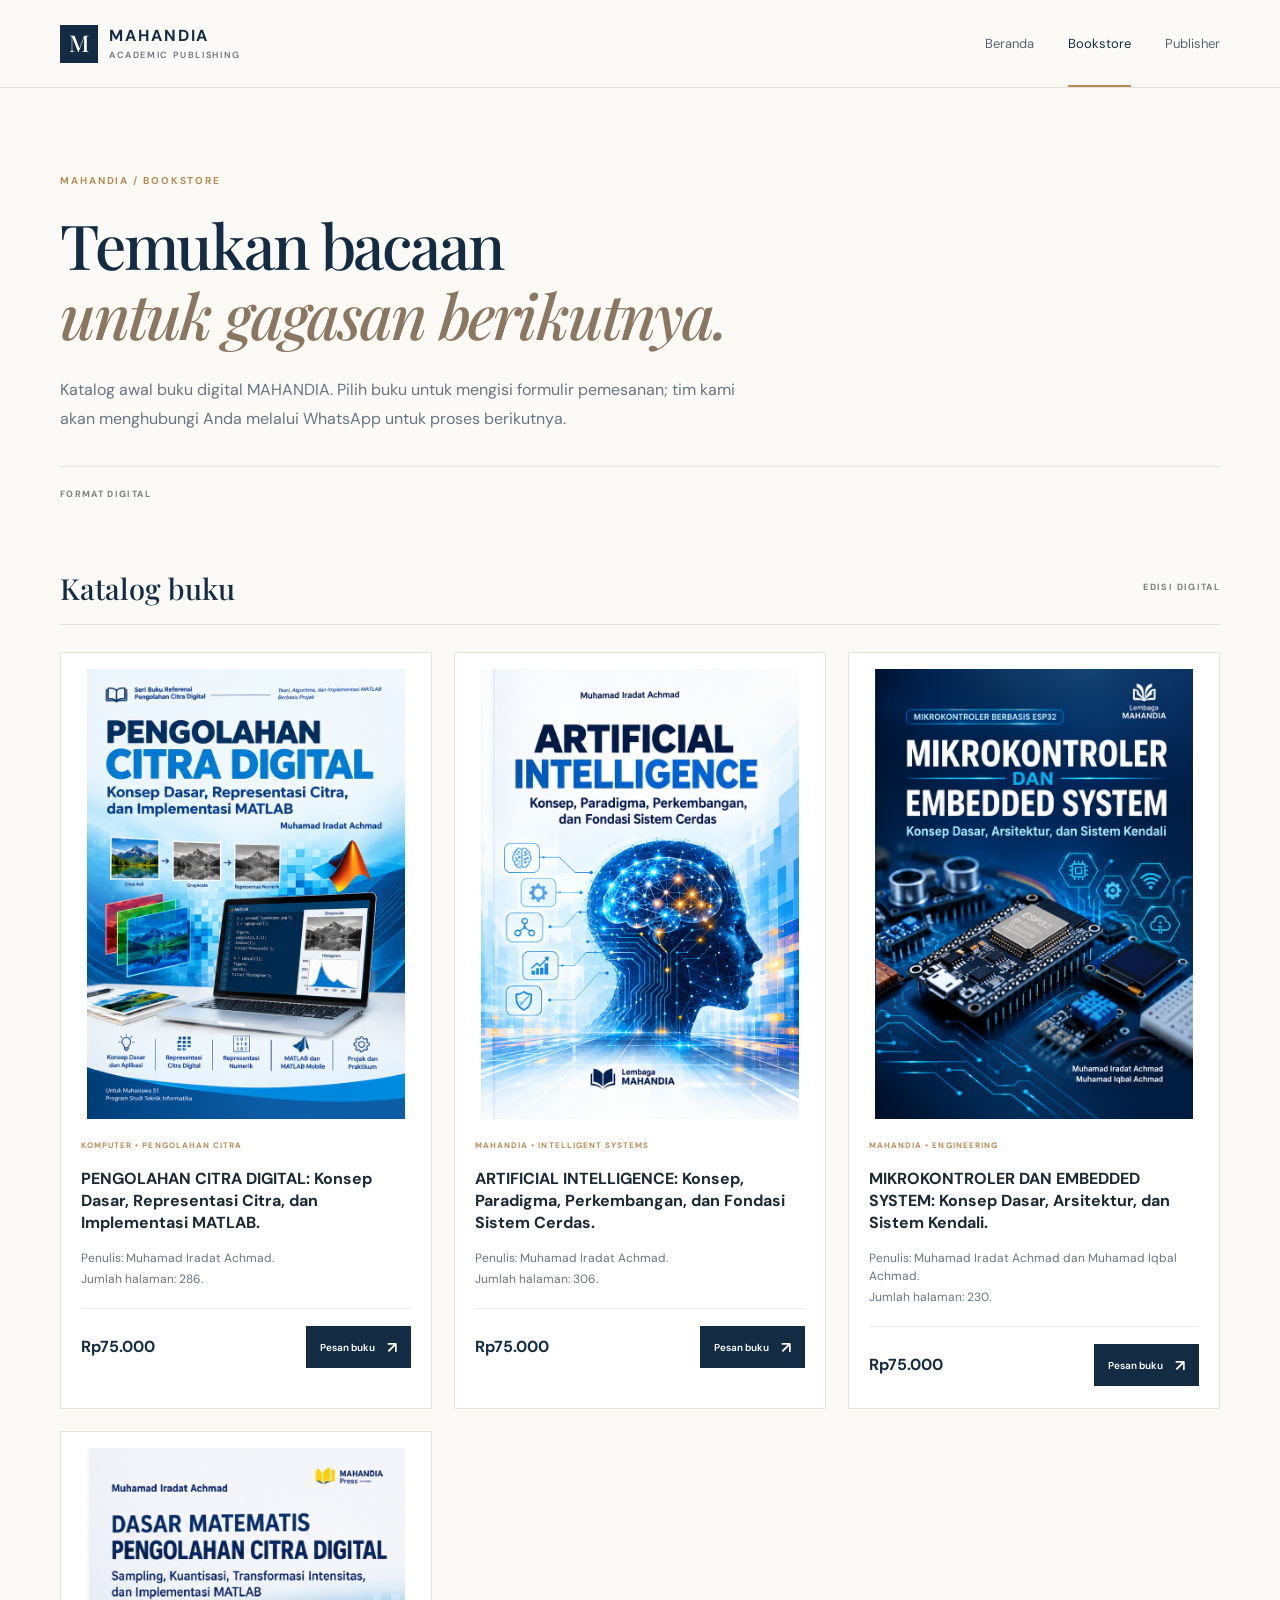
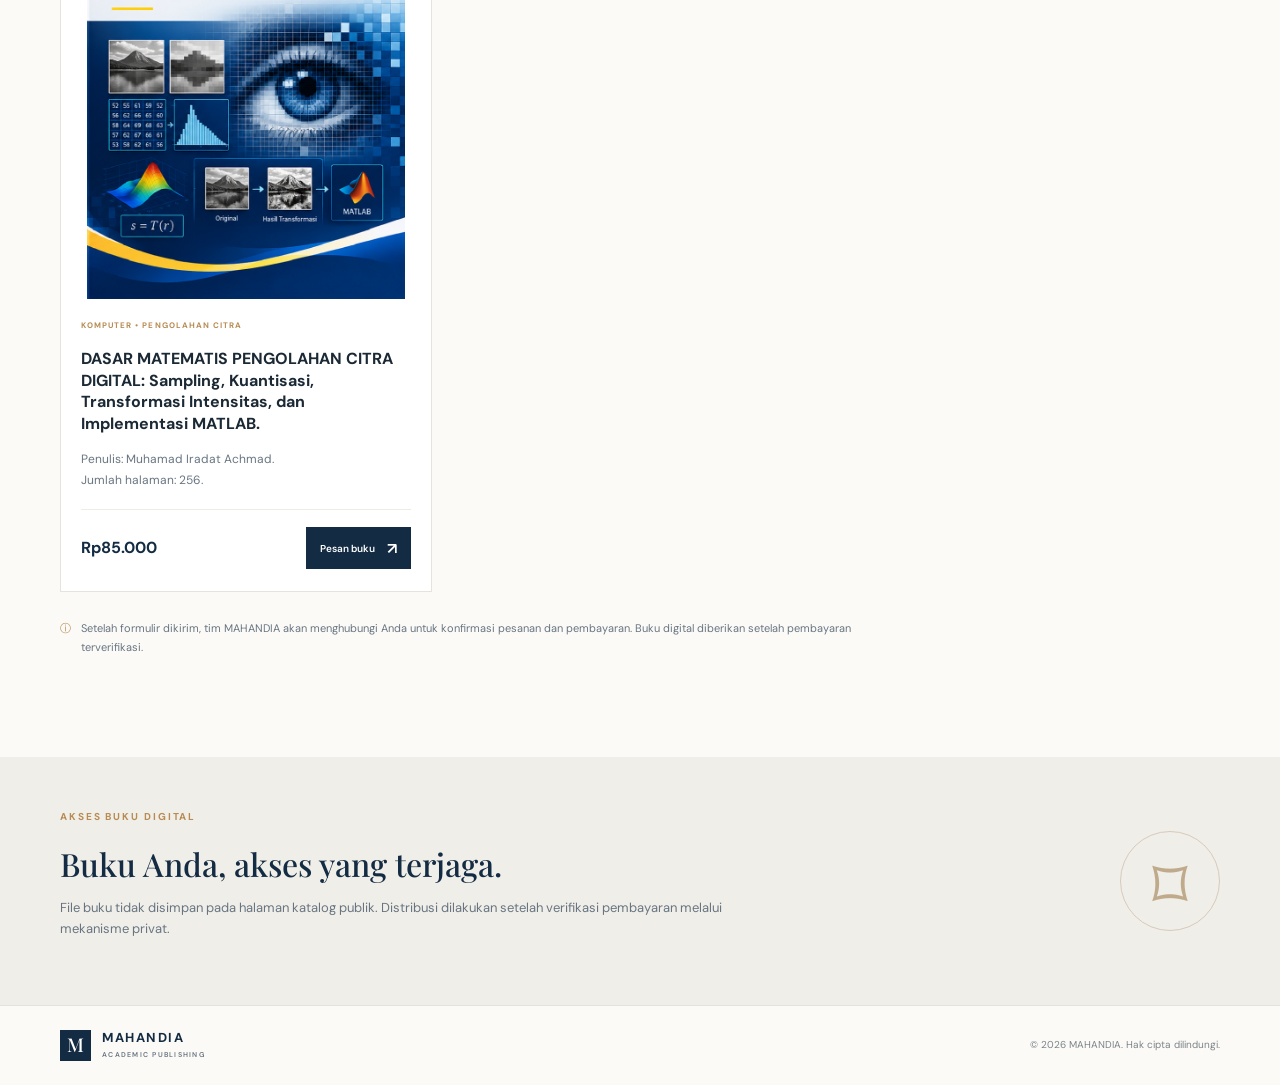
==== commit c1caeae4: "Update bookstore.html" ====
--- a/bookstore.html
+++ b/bookstore.html
@@ -1,7 +1,32 @@
 <!doctype html>
 <html lang="id"><head><meta charset="utf-8"><meta name="viewport" content="width=device-width, initial-scale=1"><meta name="description" content="Katalog buku digital MAHANDIA."><title>Bookstore — MAHANDIA</title><link rel="stylesheet" href="styles.css"></head>
 <body><header class="site-header"><a class="brand" href="index.html"><span class="brand-mark">M</span><span>MAHANDIA<small>ACADEMIC PUBLISHING</small></span></a><nav aria-label="Navigasi utama"><a href="index.html">Beranda</a><a class="active" href="bookstore.html">Bookstore</a><a href="publisher.html">Publisher</a></nav></header>
-<main><section class="page-hero wrap"><p class="eyebrow">MAHANDIA / BOOKSTORE</p><h1>Temukan bacaan<br><em>untuk gagasan berikutnya.</em></h1><p class="lead">Katalog awal buku digital MAHANDIA. Pilih buku untuk mengisi formulir pemesanan; tim kami akan menghubungi Anda melalui WhatsApp untuk proses berikutnya.</p><div class="catalog-meta"><span>03 JUDUL TERSEDIA</span><span>FORMAT DIGITAL</span><span>Rp65.000 / BUKU</span></div></section>
+<main>
+    <section class="page-hero wrap">
+
+        <p class="eyebrow">
+            MAHANDIA / BOOKSTORE
+        </p>
+
+        <h1>
+            Temukan bacaan
+            <br>
+            <em>untuk gagasan berikutnya.</em>
+        </h1>
+
+        <p class="lead">
+            Katalog awal buku digital MAHANDIA.
+            Pilih buku untuk mengisi formulir pemesanan;
+            tim kami akan menghubungi Anda melalui WhatsApp
+            untuk proses berikutnya.
+        </p>
+
+        <div class="catalog-meta">
+            <span>FORMAT DIGITAL</span>
+        </div>
+
+    </section>
+</main>
 <section class="catalog wrap"><div class="catalog-heading"><h2>Katalog buku</h2><span>EDISI DIGITAL</span></div><div id="book-grid" class="book-grid">
 <article class="book-card">
   <div class="cover cover-image">
--- a/styles.css
+++ b/styles.css
@@ -635,12 +635,10 @@
   margin: 0 0 10px;
 }
 .book-info .book-title {
-    font: 500 18px/1.3 var(--serif);
-    color: var(--navy);
-    margin: 0 0 10px;
+    font-size: 16px;
+    line-height: 1.35;
     min-height: unset;
 }
-
 .book-info .book-detail {
     font: 400 12px/1.5 var(--sans);
     color: var(--muted);
@@ -826,17 +824,19 @@
     gap: 20px;
   }
   .book-card {
-    display: grid;
-    grid-template-columns: minmax(125px,.75fr) minmax(0,1fr);
-    align-items: stretch;
-  }
+    display: flex;
+    flex-direction: column;
+    align-items: center;
+  }  
   .cover {
-    margin: 12px 0 12px 12px;
-    min-height: 255px;
-    aspect-ratio: auto;
+    width: calc(100% - 32px);
+    max-width: 220px;
+    margin: 16px auto 0;
+    min-height: 0;
+    aspect-ratio: 3 / 4;
     padding: 12px;
   }
-  .cover-kicker {
+   .cover-kicker {
     font-size: 6px;
   }
   .cover-title {
@@ -849,8 +849,9 @@
     font-size: 6px;
   }
   .book-info {
-    padding: 17px 13px;
-  }
+    width: 100%;
+    padding: 18px 18px 20px;
+  }  
   .book-info h3 {
     font-size: 16px;
   }
@@ -920,3 +921,76 @@
     aspect-ratio: 3 / 4;
   }
 }
+/* PERBAIKAN TATA LETAK KATALOG PADA MOBILE */
+@media screen and (max-width: 600px) {
+
+    #book-grid.book-grid {
+        display: grid;
+        grid-template-columns: 1fr;
+        gap: 20px;
+    }
+
+    #book-grid .book-card {
+        display: flex !important;
+        flex-direction: column !important;
+        align-items: stretch !important;
+        width: 100%;
+        min-width: 0;
+        overflow: hidden;
+    }
+
+    #book-grid .book-card .cover.cover-image {
+        display: block;
+        position: relative;
+        width: calc(100% - 32px);
+        max-width: 220px;
+        height: auto;
+        min-height: 0;
+        aspect-ratio: 3 / 4;
+        margin: 16px auto 0;
+        padding: 0;
+        flex: none;
+    }
+
+    #book-grid .book-card .real-book-cover {
+        display: block;
+        position: static;
+        width: 100%;
+        height: 100%;
+        object-fit: contain;
+    }
+
+    #book-grid .book-card .book-info {
+        display: block;
+        position: relative;
+        width: 100%;
+        min-width: 0;
+        padding: 18px 18px 20px;
+        box-sizing: border-box;
+    }
+
+    #book-grid .book-card .book-title {
+        display: block;
+        position: relative;
+        width: 100%;
+        font-size: 16px;
+        line-height: 1.4;
+        min-height: 0;
+        margin-bottom: 10px;
+        overflow-wrap: anywhere;
+    }
+
+    #book-grid .book-card .book-detail {
+        display: block;
+        position: relative;
+        margin: 4px 0;
+        line-height: 1.5;
+    }
+
+    #book-grid .book-card .book-buy {
+        position: relative;
+        width: 100%;
+        margin-top: 15px;
+        padding-top: 13px;
+    }
+}
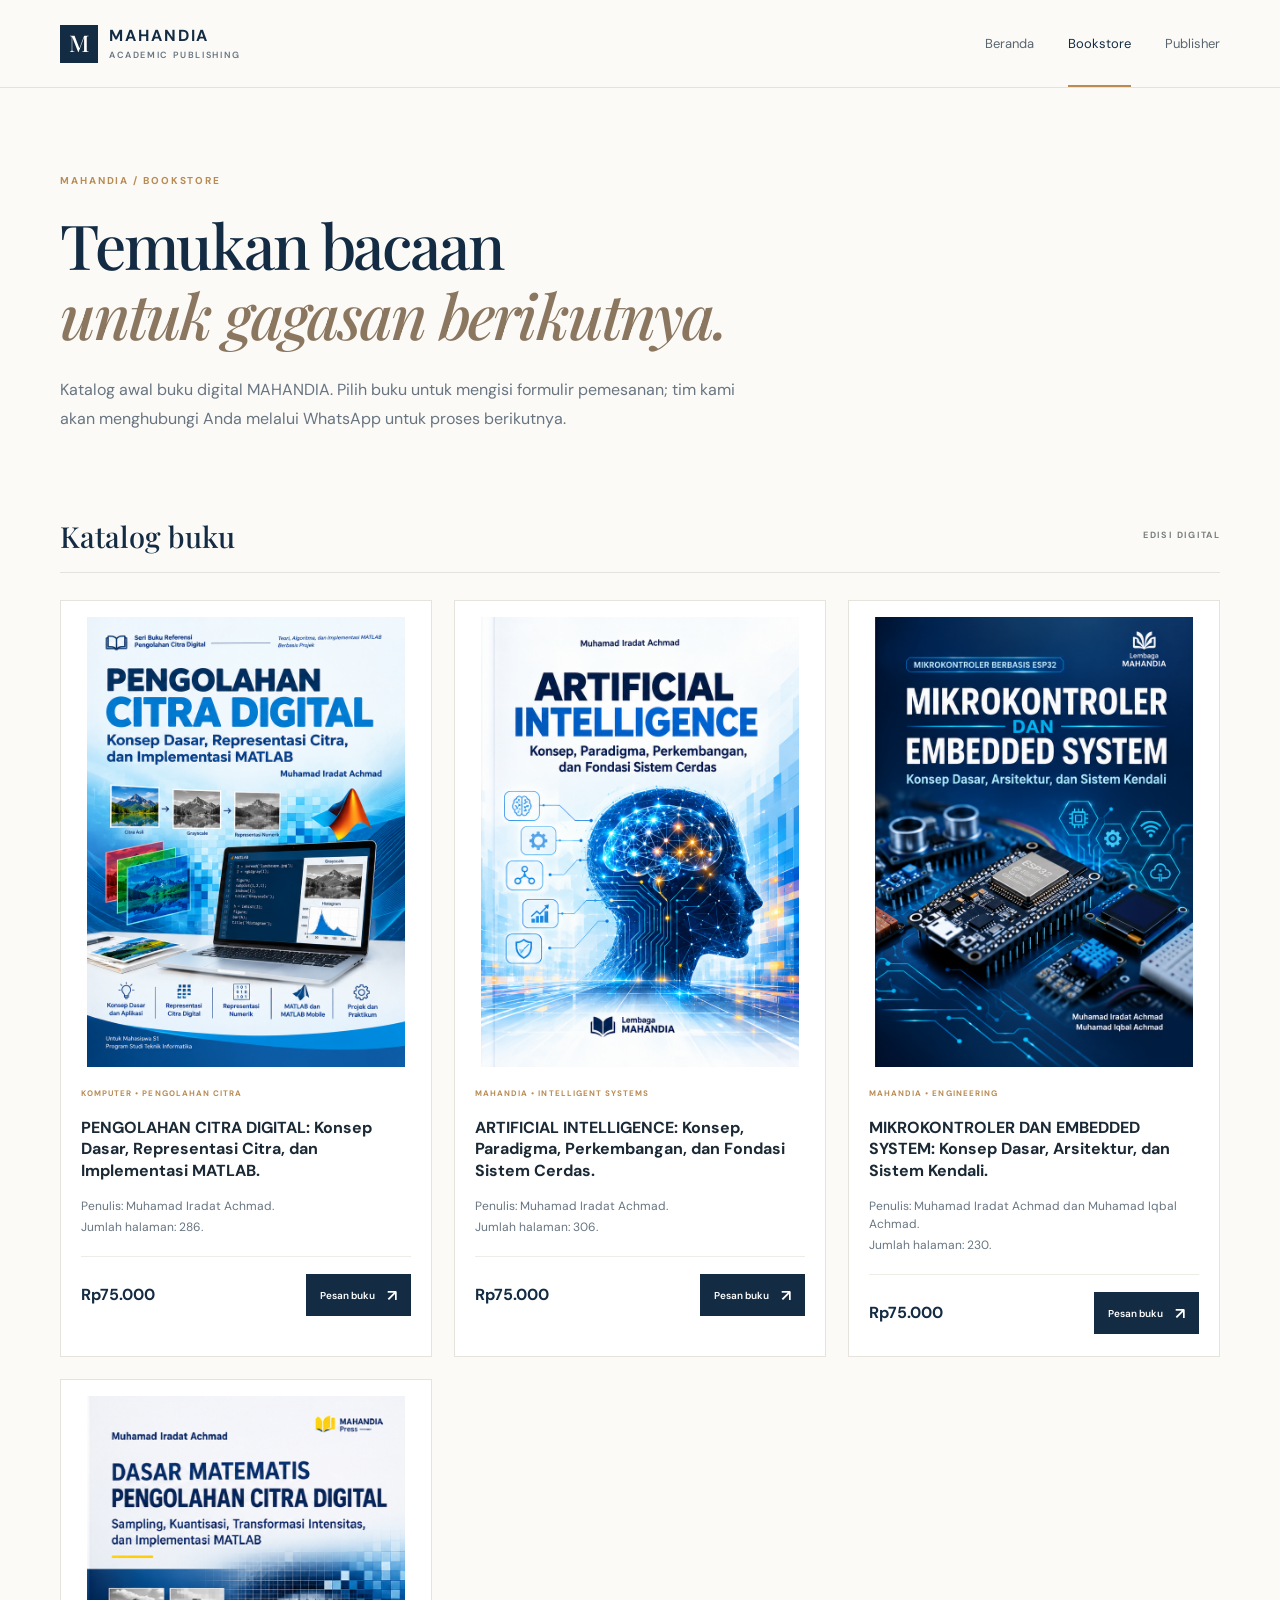
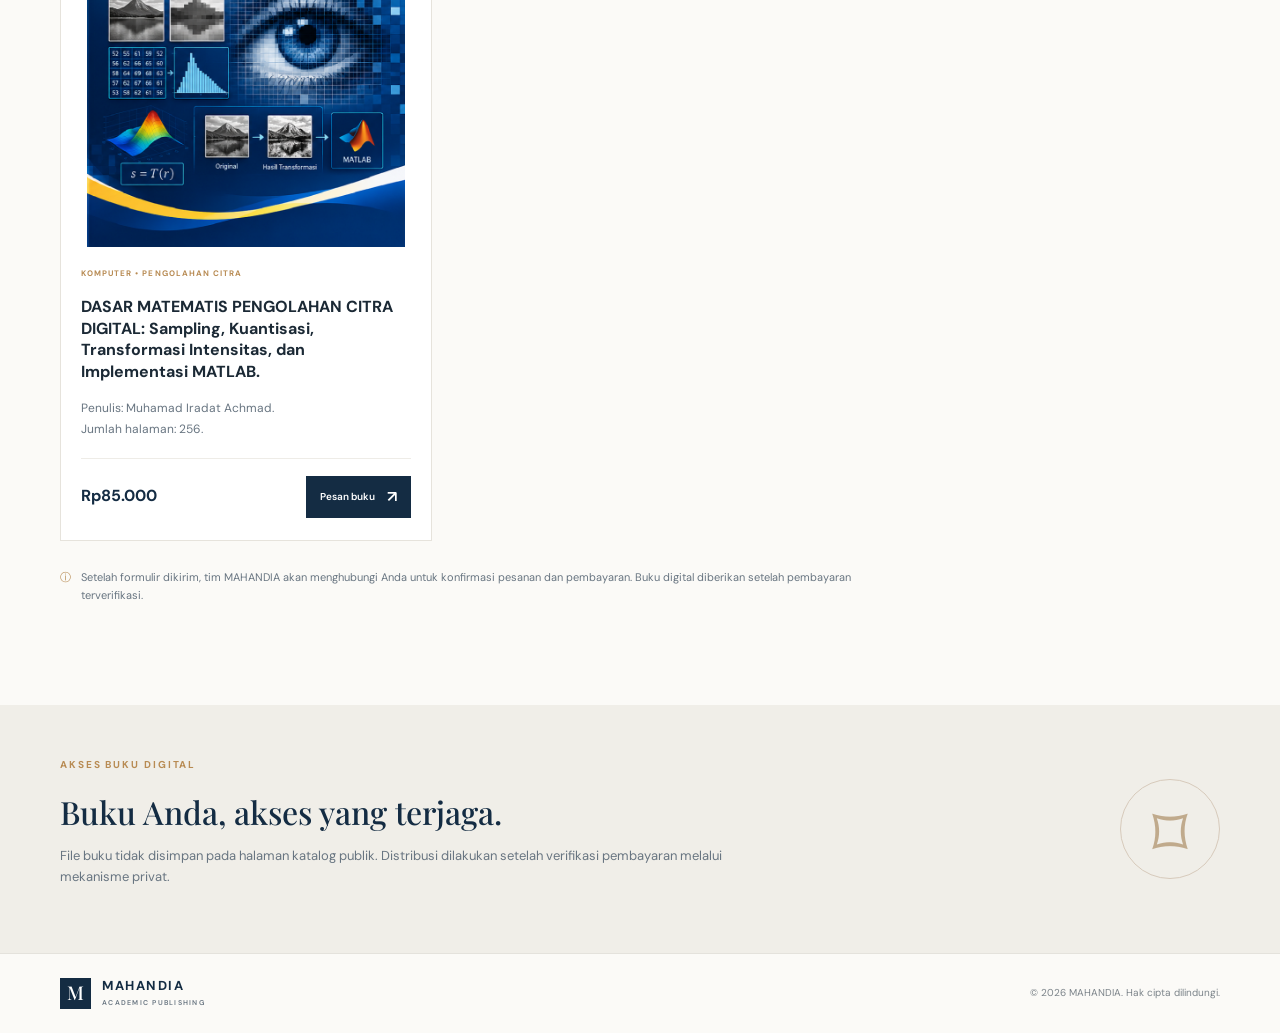
==== commit 491c2199: "Remove digital format catalog meta section Removed the catalog meta section for digital format." ====
--- a/bookstore.html
+++ b/bookstore.html
@@ -20,11 +20,6 @@
             tim kami akan menghubungi Anda melalui WhatsApp
             untuk proses berikutnya.
         </p>
-
-        <div class="catalog-meta">
-            <span>FORMAT DIGITAL</span>
-        </div>
-
     </section>
 </main>
 <section class="catalog wrap"><div class="catalog-heading"><h2>Katalog buku</h2><span>EDISI DIGITAL</span></div><div id="book-grid" class="book-grid">
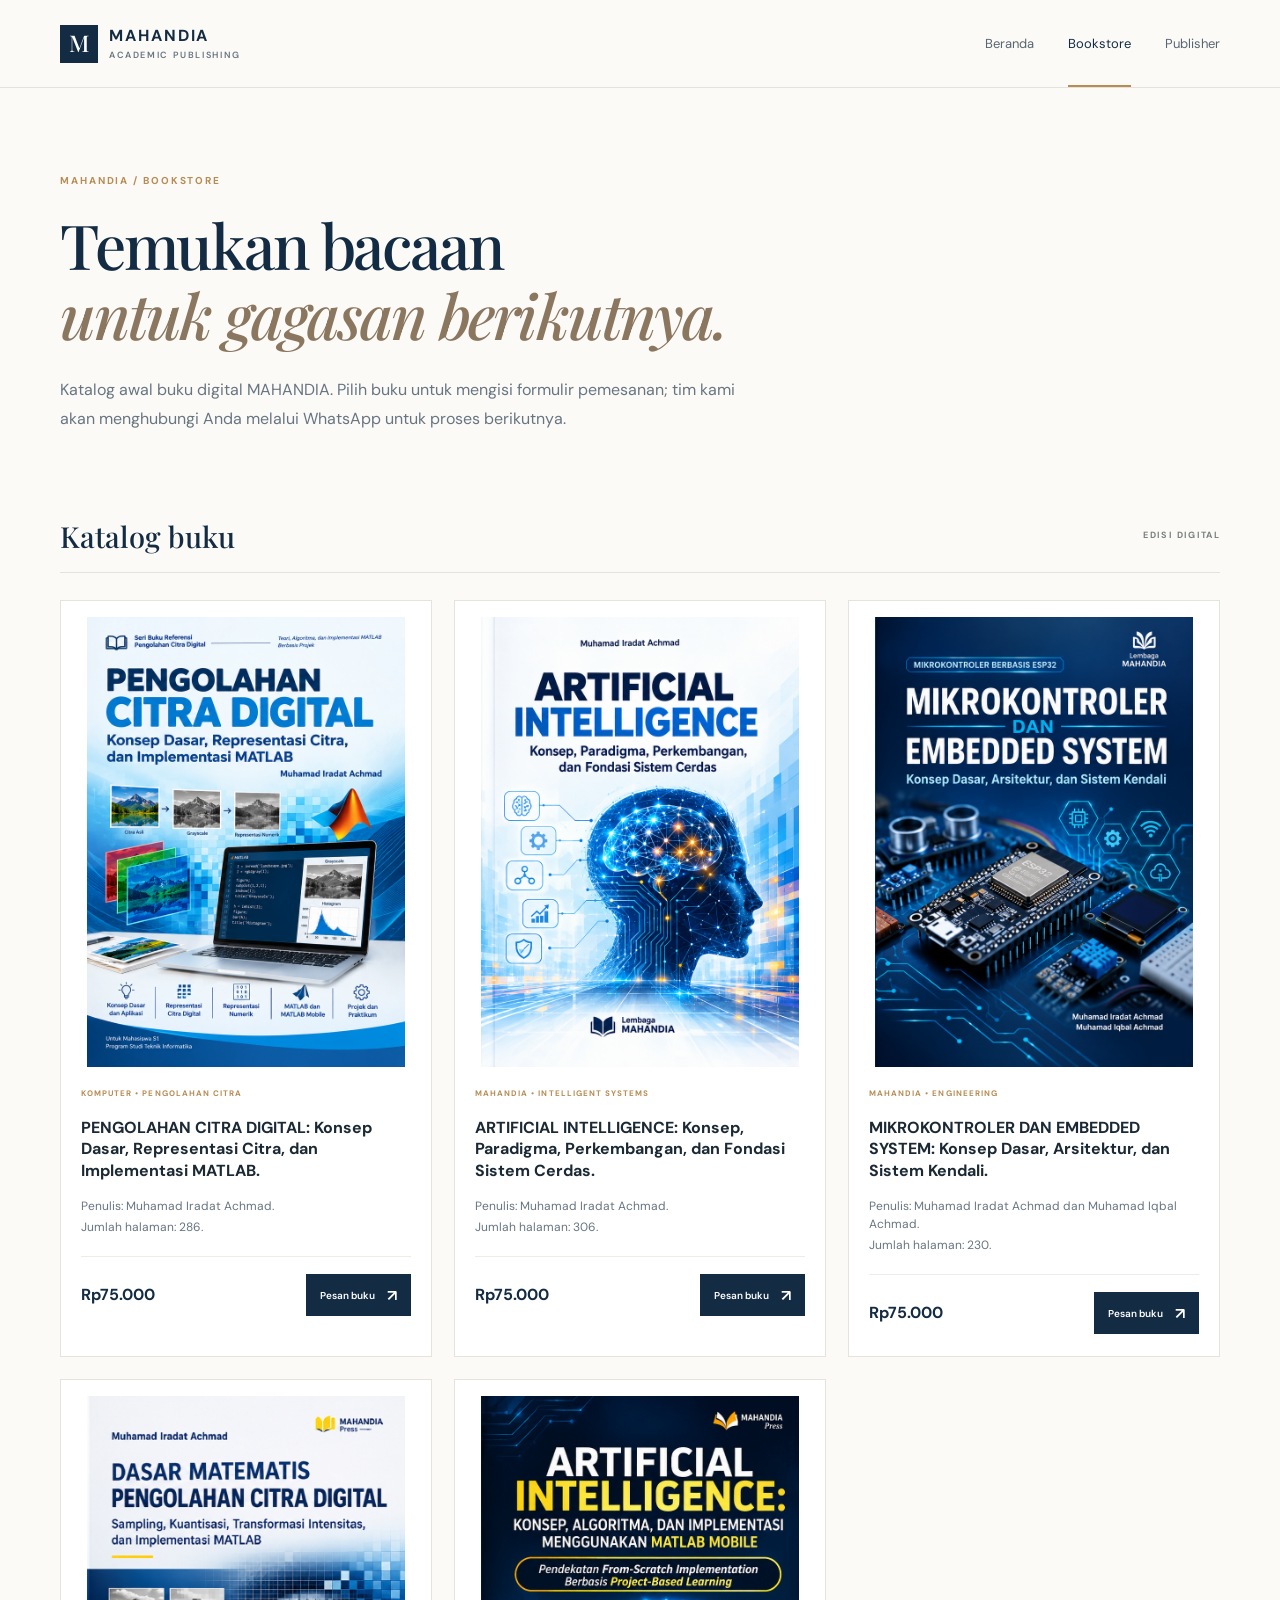
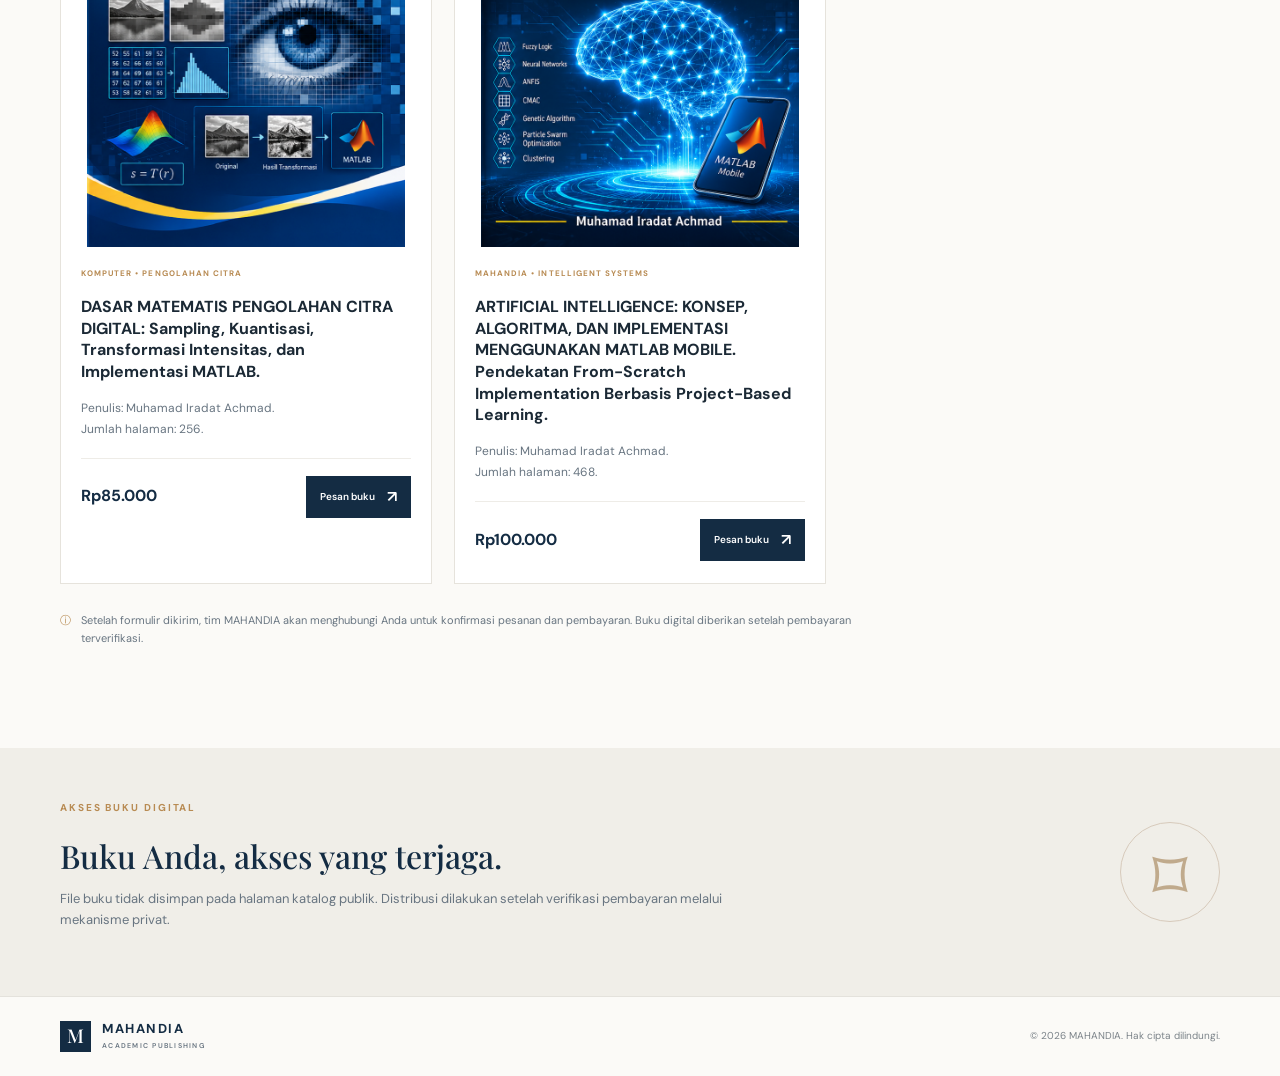
==== commit 9eb72f7c: "Update bookstore.html" ====
--- a/bookstore.html
+++ b/bookstore.html
@@ -83,6 +83,7 @@
     </div>
   </div>
 </article>
+    
 <article class="book-card">
   <div class="cover cover-image">
     <img
@@ -145,6 +146,36 @@
   </div>
 </article>
 
+<article class="book-card">
+  <div class="cover cover-image">
+    <img
+      src="images/Buku AI02-Sampul Depan.png"
+      alt="Sampul buku ke-2 Artificial Intelligence"
+      class="real-book-cover"
+    />
+  </div>
+
+  <div class="book-info">
+    <p class="book-category">MAHANDIA • INTELLIGENT SYSTEMS</p>
+    <h3 class="book-title">
+    ARTIFICIAL INTELLIGENCE: KONSEP, ALGORITMA, DAN IMPLEMENTASI MENGGUNAKAN MATLAB MOBILE. Pendekatan From-Scratch Implementation Berbasis Project-Based Learning.
+    </h3>
+
+    <p class="book-detail">Penulis: Muhamad Iradat Achmad.</p>
+    <p class="book-detail">Jumlah halaman: 468.</p>
+
+    <div class="book-buy">
+      <strong>Rp100.000</strong>
+      <button
+        class="button primary order-button"
+        data-book="ARTIFICIAL INTELLIGENCE: KONSEP, ALGORITMA, DAN IMPLEMENTASI MENGGUNAKAN MATLAB MOBILE"
+      >
+        Pesan buku <span>↗</span>
+      </button>
+    </div>
+  </div>
+</article>
+
 </div><p class="order-note"><span>ⓘ</span> Setelah formulir dikirim, tim MAHANDIA akan menghubungi Anda untuk konfirmasi pesanan dan pembayaran. Buku digital diberikan setelah pembayaran terverifikasi.</p></section>
 <section class="privacy-band"><div class="wrap privacy-inner"><div><p class="eyebrow">AKSES BUKU DIGITAL</p><h2>Buku Anda, akses yang terjaga.</h2><p>File buku tidak disimpan pada halaman katalog publik. Distribusi dilakukan setelah verifikasi pembayaran melalui mekanisme privat.</p></div><div class="privacy-icon">⌑</div></div></section></main>
 <footer class="site-footer"><div class="wrap footer-inner"><a class="brand footer-brand" href="index.html"><span class="brand-mark">M</span><span>MAHANDIA<small>ACADEMIC PUBLISHING</small></span></a><span>© <span id="year"></span> MAHANDIA. Hak cipta dilindungi.</span></div></footer><script src="bookstore.js"></script></body></html>
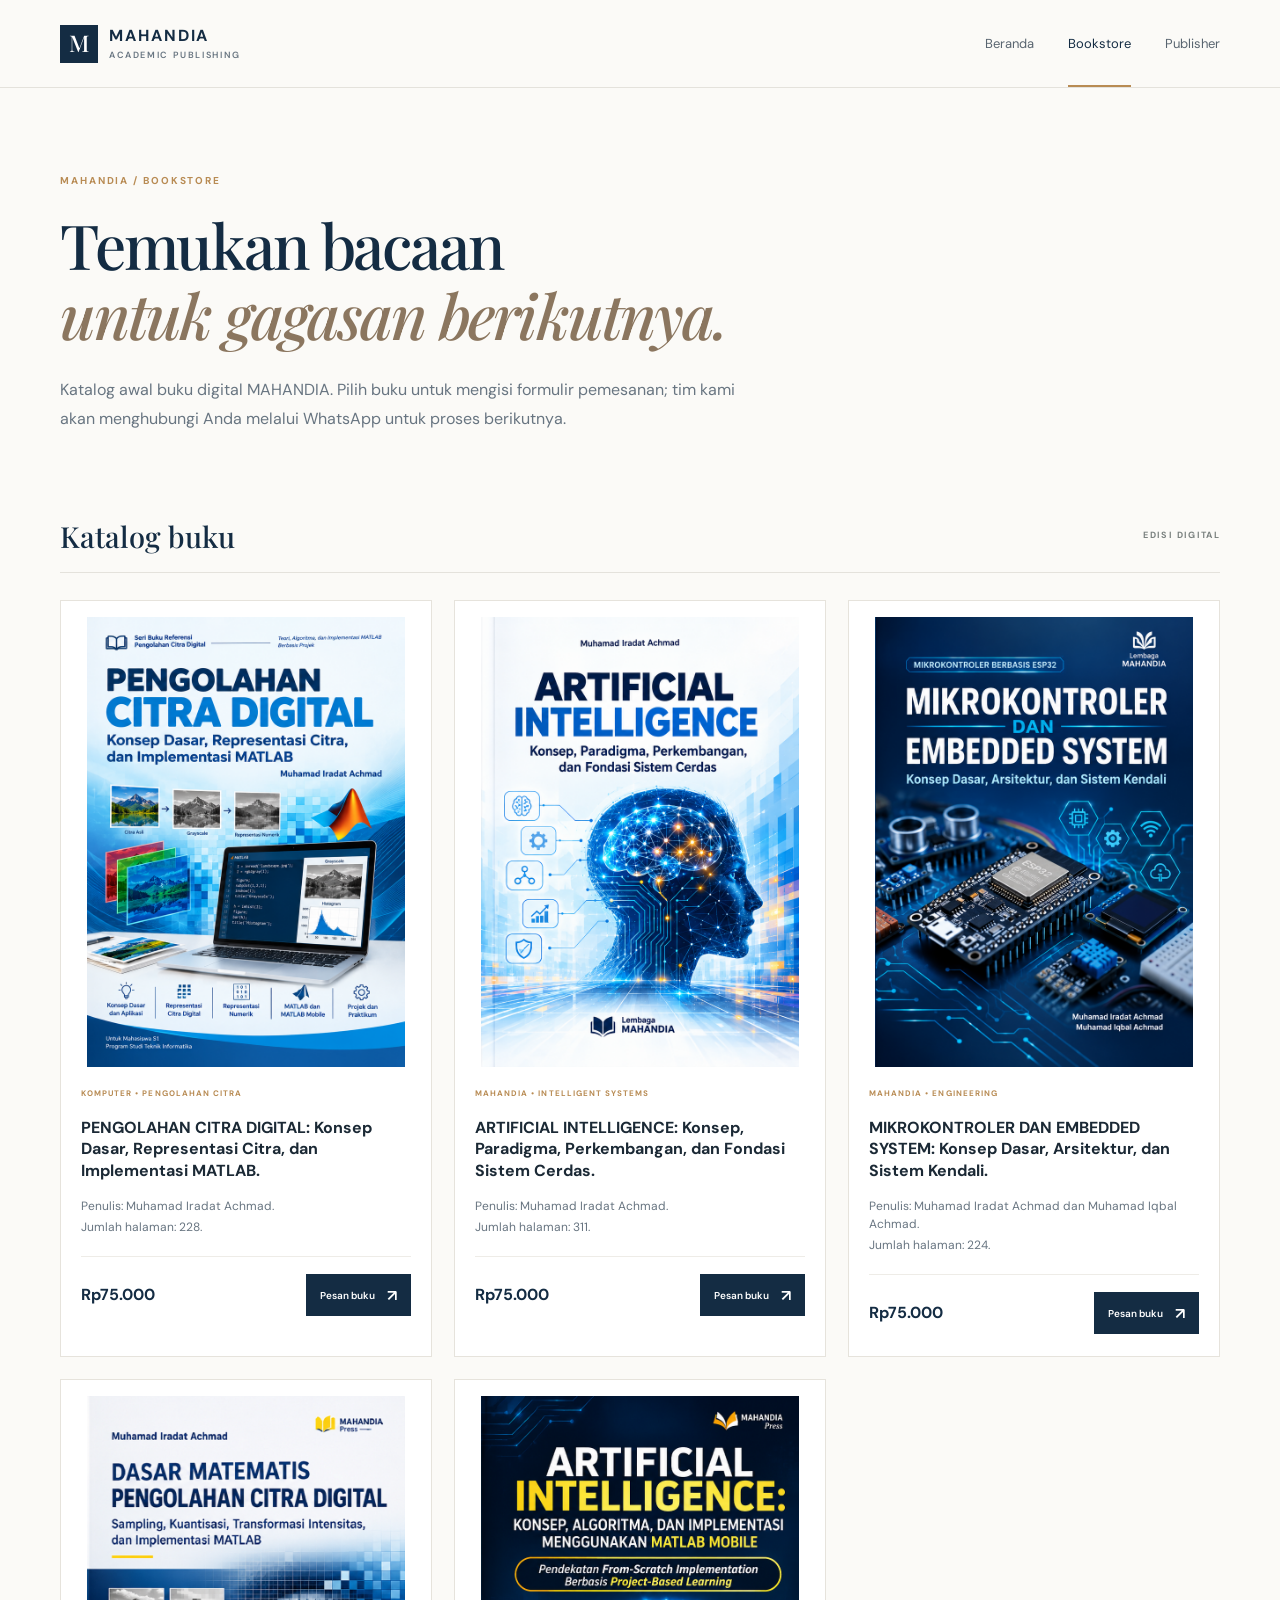
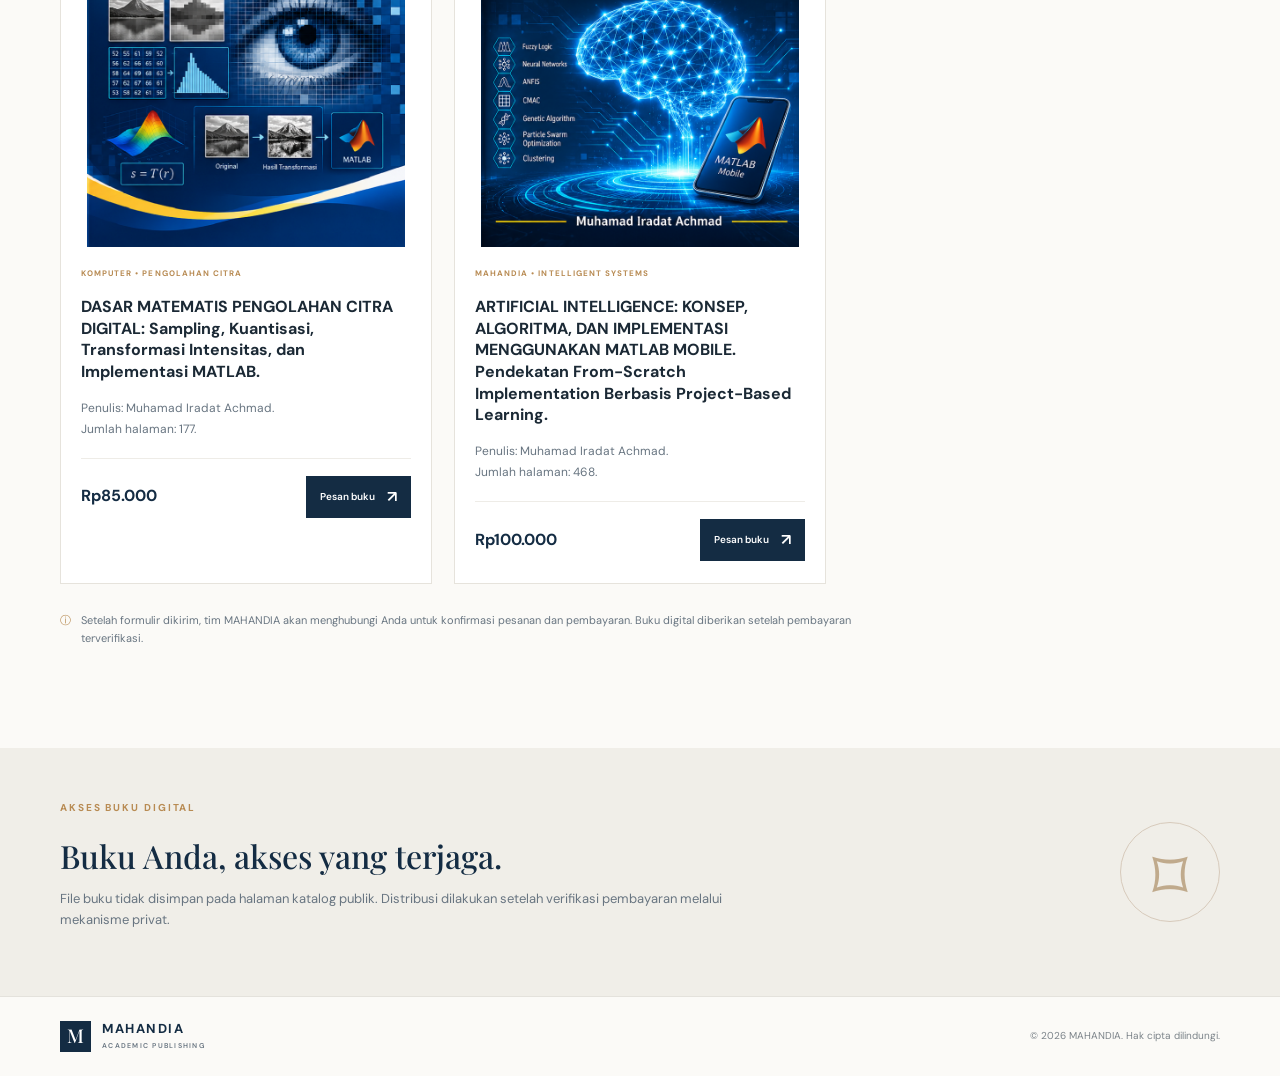
==== commit 70d51f15: "Update page counts for several books" ====
--- a/bookstore.html
+++ b/bookstore.html
@@ -40,7 +40,7 @@
     </h3>
 
     <p class="book-detail">Penulis: Muhamad Iradat Achmad.</p>
-    <p class="book-detail">Jumlah halaman: 286.</p>
+    <p class="book-detail">Jumlah halaman: 228.</p>
 
     <div class="book-buy">
       <strong>Rp75.000</strong>
@@ -70,7 +70,7 @@
     </h3>
 
     <p class="book-detail">Penulis: Muhamad Iradat Achmad.</p>
-    <p class="book-detail">Jumlah halaman: 306.</p>
+    <p class="book-detail">Jumlah halaman: 311.</p>
 
     <div class="book-buy">
       <strong>Rp75.000</strong>
@@ -101,7 +101,7 @@
     </h3>
 
     <p class="book-detail">Penulis: Muhamad Iradat Achmad dan Muhamad Iqbal Achmad.</p>
-    <p class="book-detail">Jumlah halaman: 230.</p>
+    <p class="book-detail">Jumlah halaman: 224.</p>
 
     <div class="book-buy">
       <strong>Rp75.000</strong>
@@ -132,7 +132,7 @@
     </h3>
 
     <p class="book-detail">Penulis: Muhamad Iradat Achmad.</p>
-    <p class="book-detail">Jumlah halaman: 256.</p>
+    <p class="book-detail">Jumlah halaman: 177.</p>
 
     <div class="book-buy">
       <strong>Rp85.000</strong>
